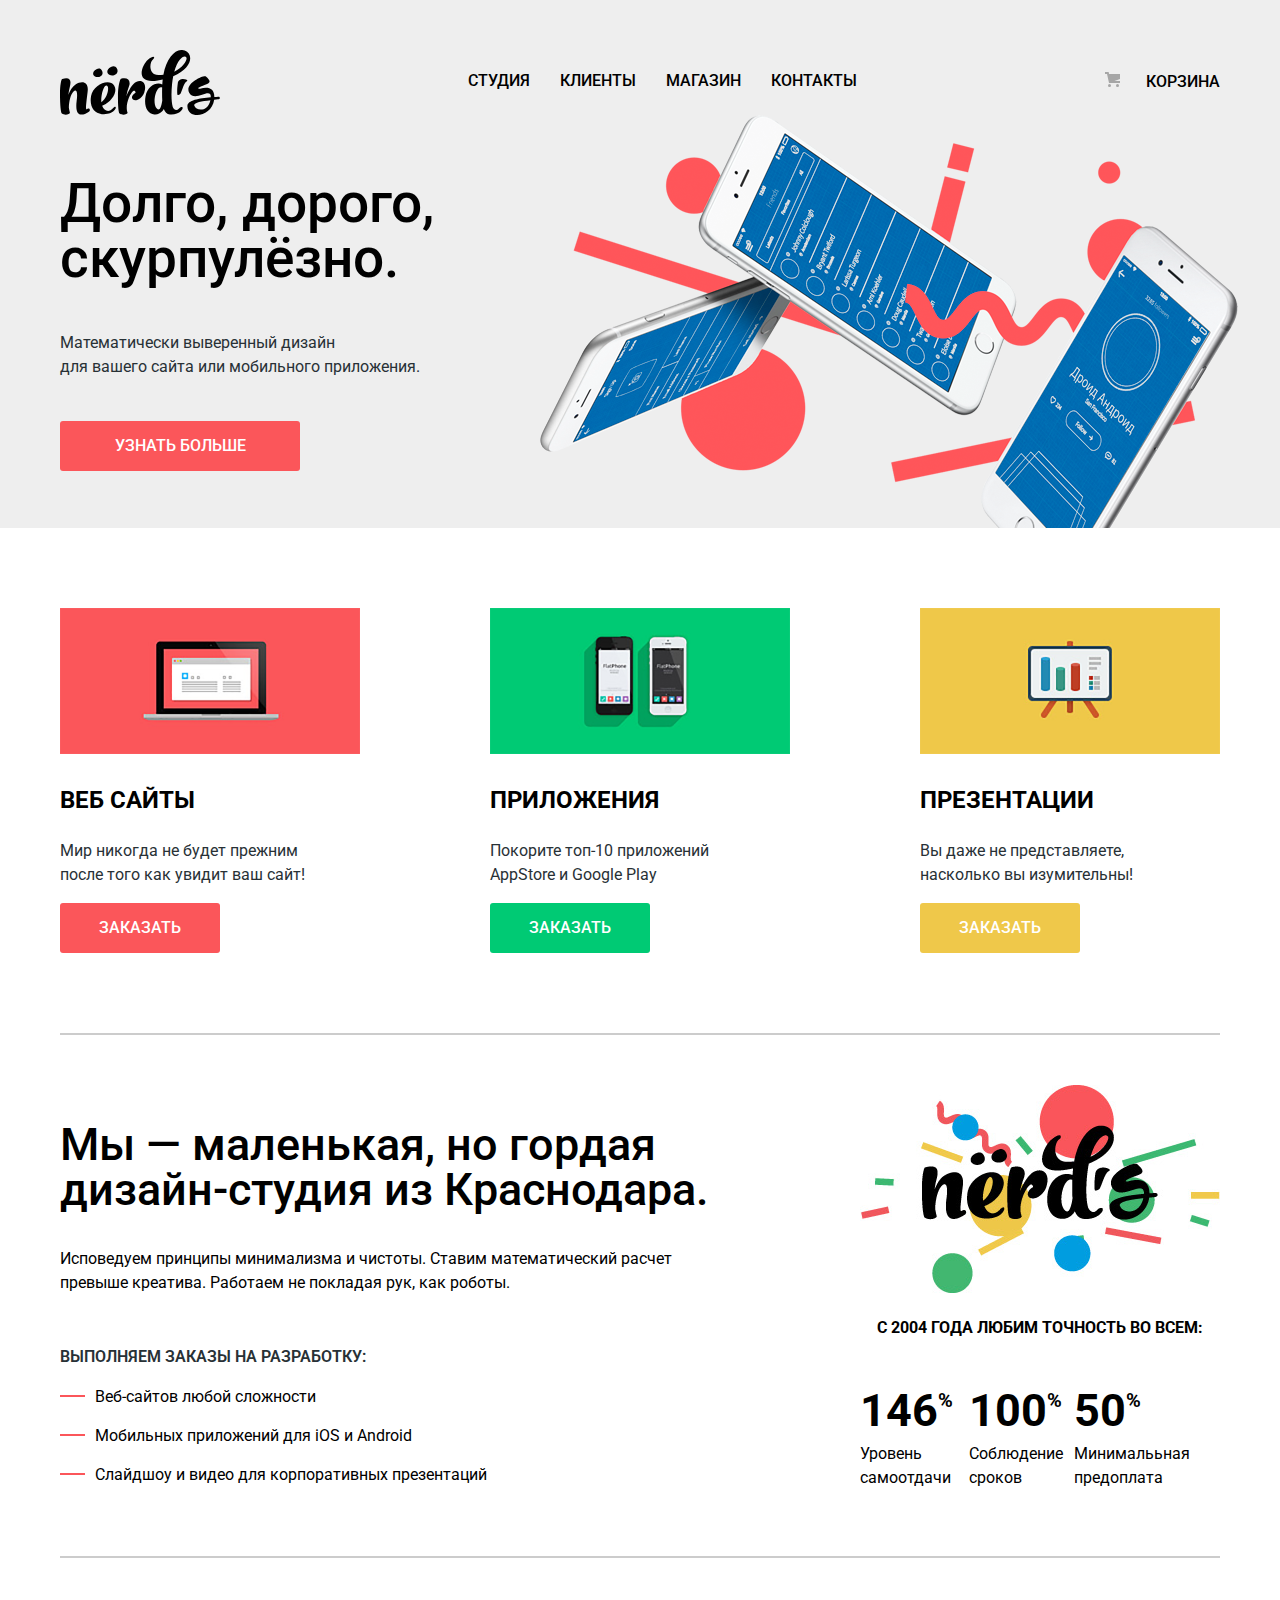
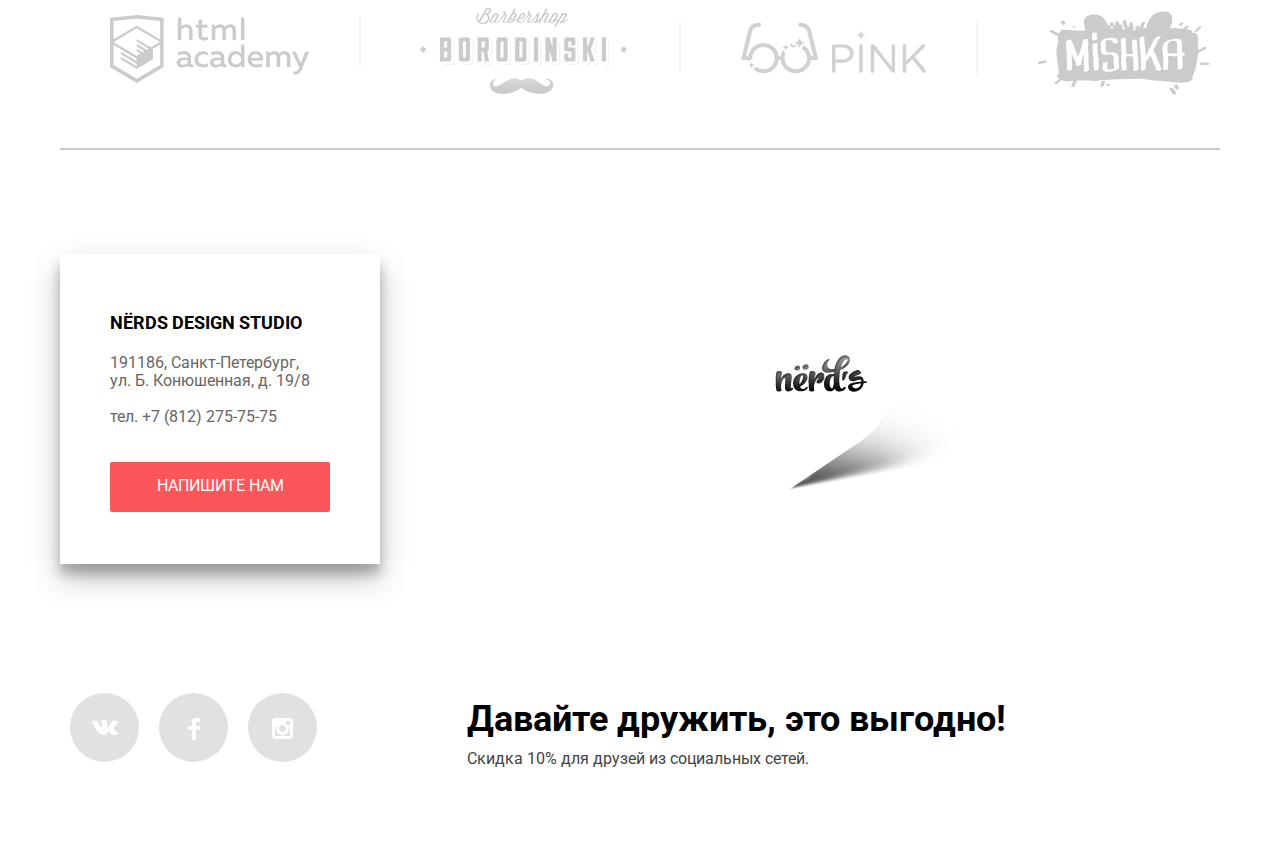
==== index.html @ b31c4efd "homework8" ====
<!DOCTYPE html>
<html lang="ru">
  <head>
    <meta charset="utf-8">
    <meta name="yandex-verification" content="5b387f6c836e6d08" />
    <title>Дизайн студия: «Нёрдс»</title>
    <link href="https://fonts.googleapis.com/css?family=Roboto:400,500,700&display=swap&subset=cyrillic" rel="stylesheet">
    <link href="css/normalize.css" rel="stylesheet">
    <link href="css/style.css" rel="stylesheet">
  </head>
  <body>
  <header class="main-header">
    <nav class="main-navigation container">
      <a class="main-header-logo">
        <img src="img/nerds-logo.svg" alt="Логотип Нёрдс" width="160" height="65">
      </a>
      <ul class="site-navigation">
        <li><a href="#">Студия</a></li>
        <li><a href="#">Клиенты</a></li>
        <li><a href="catalog.html">Магазин</a></li>
        <li><a href="#">Контакты</a></li>
      </ul>
        <div class="cart">
          <div class="cart-img">
            <img src="img/cart-icon.svg" alt="Корзина" width="15" height="15">
          </div>
          <div>
            <a href="#">Корзина</a>
          </div>
        </div>
    </nav>
    <section class="header-slider container">
      <div class="slider-text">
        <h2>Долго, дорого,<br>
          скурпулёзно.</h2>
        <p>Математически выверенный дизайн<br>
          для вашего сайта или мобильного приложения.
        </p>
        <a class="catalog-sites-offer offer-bottom" href="#">Узнать больше</a>
      </div>
      <div class="slider">
        <img src="img/slide-picture.png" alt="Дроид_шоп_слайдер" width="698" height="413">
      </div>
    </section>
  </header>
  <main class="container">
    <h1 class="visually-hidden">Дизайн студия: «Нёрдс»</h1>
    <section class="catalog">
      <h2 class="visually-hidden">Каталог</h2>
      <div class="catalog-sites">
        <a href="#">
        <img src="img/web.png" alt="Веб сайты" width="300" height="146">
        </a>
        <h3>Веб сайты</h3>
        <p>Мир никогда не будет прежним<br>
        после того как увидит ваш сайт!
        </p>
        <a class="catalog-sites-offer offer-bottom" href="#">Заказать</a>
      </div>
      <div class="catalog-apps">
        <a href="#">
          <img src="img/app.png" alt="Приложения" width="300" height="146">
        </a>
        <h3>Приложения</h3>
        <p>Покорите топ-10 приложений<br>
          AppStore и Google Play
        </p>
        <a class="catalog-apps-offer offer-bottom" href="#">Заказать</a>
      </div>
      <div class="catalog-pres">
        <a href="#">
          <img src="img/pres.png" alt="Презентации" width="300" height="146">
        </a>
        <h3>Презентации</h3>
        <p>Вы даже не представляете,<br>
          насколько вы изумительны!
        </p>
        <a class="catalog-pres-offer offer-bottom" href="#">Заказать</a>
      </div>
    </section>
    <div class="line">
    </div>
    <section class="about-us">
      <div class="about-us-text">
          <h2>Мы — маленькая, но гордая
            дизайн-студия из Краснодара.</h2>
        <p>Исповедуем принципы минимализма и чистоты. Ставим математический расчет <br>
          превыше креатива. Работаем не покладая рук, как роботы.</p>
        <div class="about-us-text-adv">
          <h3>выполняем заказы на разработку:</h3>
           <ul>
             <li>Веб-сайтов любой сложности</li>
             <li>Мобильных приложений для iOS и Android</li>
             <li>Слайдшоу и видео для корпоративных презентаций</li>
           </ul>
        </div>
      </div>
      <div class="about-us-logo">
        <img src="img/nerds-picture.png" alt="nerds" width="360px" height="208px">
        <div class="about-us-stats">
          <h3>с 2004 года Любим точность во всем:</h3>
         <ul>
           <li><h4>146<span class="percent">%</span></h4>Уровень самоотдачи</li>
           <li><h4>100<span class="percent">%</span></h4>Соблюдение сроков</li>
           <li><h4>50<span class="percent">%</span></h4>Минималььная предоплата</li>
         </ul>
        </div>
      </div>
    </section>
    <section class="partners">
      <ul>
        <li class="first"><a href="https://htmlacademy.ru"><img src="img/htmlacdemy-logo.png" alt="htmlacademy" width="199" height="68"></a></li>
        <li class="second"><img src="img/borodinsli-logo.png" alt="borodinski" width="209" height="90"></li>
        <li class="third"><img src="img/pink-logo.png" alt="pink" width="185" height="52"></li>
        <li><img src="img/mishka-logo.png" alt="mishka" width="173" height="84"></li>
      </ul>
    </section>
    <section class="map">
      <iframe src="https://www.google.com/maps/embed?pb=!1m18!1m12!1m3!1d1998.6037872533168!2d30.320858716783576!3d59.93871648187632!2m3!1f0!2f0!3f0!3m2!1i1024!2i768!4f13.1!3m3!1m2!1s0x4696310fca145cc1%3A0x42b32648d8238007!2z0JHQvtC70YzRiNCw0Y8g0JrQvtC90Y7RiNC10L3QvdCw0Y8g0YPQuy4sIDE5LzgsINCh0LDQvdC60YIt0J_QtdGC0LXRgNCx0YPRgNCzLCAxOTExODY!5e0!3m2!1sru!2sru!4v1571429427677!5m2!1sru!2sru" width="1440" height="416" frameborder="0" style="border:0;" allowfullscreen=""></iframe>
      <div class="address">
        <div class="address-container">
        <h2>NЁRDS DESIGN STUDIO</h2>
        <p>191186, Санкт-Петербург, <br>
          ул. Б. Конюшенная, д. 19/8 <br>
          <br>
          тел. +7 (812) 275-75-75
        </p>
        <a href="#">Напишите нам</a>
        </div>
      </div>
      <img class="map-marker" src="img/map-marker-png.png" alt="map-marker" width="231" height="190">
    </section>
  </main>
  <!-- Форма отправки -->
  <section class="visually-hidden form-offer">
    <div class="form-container">
      <div class="form-header"><h2>Напишите нам</h2>
        <a href="#"><img class="cross" src="img/close-cross.svg" alt="Закрыть форму" width="21" height="21"></a>
      </div>
      <form method="post" action="#">
        <div class="name-email">
          <div class="user-name">
            <label for="user-name">Ваше имя:</label>
            <input id="user-name" type="text"
                   name="name" placeholder="Имя Фамилия">
          </div>
          <div class="user-email">
            <label for="user-email">Ваш e-mail:</label>
            <input id="user-email" type="email"
                   name="email" placeholder="email@example.com">
          </div>
        </div>
        <div class="form-text">
          <label for="user-text">Текст письма:</label>
          <textarea name="text" id="user-text" cols="70" rows="40" placeholder="В свободной форме"></textarea>
        </div>
        <button type="submit">Отправить</button>
      </form>
    </div>
  </section>
    <footer class="main-footer">
    <div class="container">
    <ul class="footer-social">
      <li><a class="social-button" href="#"><img src="img/vk-icon.svg" alt="vk" width="26" height="15"></a></li>
      <li><a class="social-button" href="#"><img src="img/fb-icon.svg" alt="fb" width="12" height="22"></a></li>
      <li><a class="social-button" href="#"><img src="img/insta-icon.svg" alt="instagram" width="21" height="21"></a></li>
    </ul>
    <div class="footer-text">
      <p class="footer-friendship">Давайте дружить, это выгодно!</p>
     <p class="footer-discont">Скидка 10% для друзей из социальных сетей.</p>
   </div>
    </div>
  </footer>
  </body>
</html>
---- css/style.css ----
body {
  margin: 0;
  padding: 0;

  font-family: "Roboto", Arial, sans-serif;
  font-size: 16px;
  line-height: 1.5;
  font-weight: normal;
  color: #000000;

  background-color: #ffffff;
}

a {
  text-decoration: none;
  color: #000000;
}

.visually-hidden {
  display: none;
}

/* Главная. Шапка */

.main-header {
  background-color: #eeeeee;
}

.container {
  width: 1160px;
  margin: 0 auto;
  padding: 0 10px;
}

.main-navigation {
  display: flex;
  justify-content: space-between;
  text-transform: uppercase;
  line-height: 1.88;
  padding: 0px;
  padding-top: 50px;
  font-weight: 500;
}

.main-header-logo {
  width: 160px;
  height: 65px;
  margin: auto 0;
}

.site-navigation {
  display: flex;
  padding: 0;
}

.site-navigation li {
  padding: 0 15px;
}

.cart-img {
  margin-right: 26px;
}

.site-navigation li,
.filters ul,
.footer-social,
.about-us-text-adv ul,
.about-us-stats ul,
.partners ul,
.examples-header ul{
  list-style: none;
}

.cart {
  display: flex;
  margin: auto 0;
}

.main-navigation a:hover {
  color: #fb565a ;
}

.main-navigation a:active {
  color: rgba(0, 0, 0, 0.3)
}

.active-page{
  padding-bottom: 12px;
  border-bottom: 2px solid #fb565a;
}

.main-header-logo:active {
  opacity: 0.3;
}

.main-header-logo:hover {
  opacity: 0.3;
}

.header-slider {
  background-color: #eeeeee;
  display: flex;
  justify-content: space-between;
  height: 413px;
}

.slider {
  margin-right: 171px;
  height: 413px;
}

.slider-text {
  padding-top: 15px;
  margin-right: 100px;
}

.slider-text h2 {
  font-size: 55px;
  font-weight: 500;
  line-height: 1;
  width: 380px;
}

.slider-text p {
  font-size: 16px;
  font-weight: normal;
  line-height: 1.5;
  color: #283136;
}

.slider-text a {
  width: 240px;
  color: #ffffff;
  text-transform: uppercase;
  font-size: 16px;
  font-weight: 500;
  line-height: 1.13;
  margin-top: 42px;
}

.center {
  padding-top: 150px;
  margin: 0px;
}

.catalog {
  display: flex;
  justify-content: space-between;
  padding: 80px 0px  80px 0px;
}
.catalog-sites,
.catalog-apps,
.catalog-pres {
  width: 300px;
}

.main-catalog {
  display: flex;
  justify-content: space-between;
  padding-top: 40px;
  margin-bottom: 60px;
}

.catalog-h1 {
  height: 150px;
  font-size: 55px;
  font-weight: 500;
  line-height: 1;
  letter-spacing: normal;
  color: #000000;
  background-color: #eeeeee;
  padding: 0;
  padding-top: 100px;
  text-align: center;
  margin: 0px;
}

/* Главная. Каталог */
.catalog h3 {
  font-size: 24px;
  line-height: 1.25;
  font-weight: bold;
  text-transform: uppercase;
}

.catalog p {
  font-size: 16px;
  color: #283136;
}

.catalog a {
  line-height: 1.13;
  color: white;
  font-weight: 500;
  text-transform: uppercase;
}
/*Задаю бэкгрануд и состояния кнопкам «Заказать» на главной*/
.offer-bottom {
  display: block;
  border-radius: 3px;
  text-align: center;
  width: 160px;
  padding-top: 16px;
  padding-bottom: 16px;
}

.catalog-sites-offer {
  background-color: #fb565a;
}

.catalog-sites-offer:hover {
  background-color: #e74246;
}

.catalog-sites-offer:active {
  background-color: #d7373b;
  color: rgba(255, 255, 255, 0.3);
  box-shadow: inset 0px 3px 0 0 rgba(0, 1, 1, 0.1);
}

.catalog-apps-offer {
  background-color: #00ca74;
}

.catalog-apps-offer:hover {
  background-color: #00bc6c;
}

.catalog-apps-offer:active {
  background-color: #00aa62;
  color: rgba(255, 255, 255, 0.3);
  box-shadow: inset 0px 3px 0 0 rgba(0, 1, 1, 0.1);
}

.catalog-pres-offer {
  background-color: #efc84a;
}

.catalog-pres-offer:hover {
  background-color: #eab534;
}

.catalog-pres-offer:active {
  background-color: #e5a722;
  color: rgba(255, 255, 255, 0.3);
  box-shadow: inset 0px 3px 0 0 rgba(0, 1, 1, 0.1);
}
/* Блок о нас */
.about-us {
  display: flex;
  justify-content: space-between;
}

.line {
  width: 1160px;
  height: 2px;
  background-color: black;
  opacity: 0.2;
  margin-bottom: 50px;
}

.about-us-text {
  margin-right: 150px;
}

.about-us-text h2 {
  width: 650px;
  height: 87px;
  font-size: 45px;
  font-weight: 500;
  font-stretch: normal;
  line-height: 1;
}

.about-us-text p {
  font-size: 16px;
  font-weight: normal;
  line-height: 1.5;
}

.about-us-text h3 {
  text-transform: uppercase;
  font-size: 16px;
  font-weight: 600;
  line-height: 24px;
  letter-spacing: normal;
  text-align: left;
  color: #283136;
}

.about-us-stats h3 {
  text-transform: uppercase;
  font-size: 16px;
  font-weight: bold;
  line-height: 1.5;
  text-align: center;
}

.about-us-stats ul {
  display: flex;
  padding: 0;
  position: relative;
}

.percent {
  position: absolute;
  top: 42px;
}

.about-us-stats h4 {
  font-size: 45px;
  font-weight: bold;
  line-height: 0.22;
  margin: 50px 26px 26px 0px;
}

.about-us-stats h4 span {
  font-size: 20px;
}

.about-us-stats p {
  font-size: 16px;
  font-weight: normal;
  line-height: 1.13;
  color: #283136;
}

.about-us-text-adv h3 {
  margin-top: 50px;
}

.about-us-text-adv ul {
  padding: 0;
}

.about-us-text-adv li {
  margin-top: 15px;
  display: flex;
}

.about-us-text-adv li::before {
  content: "";
  display: block;
  margin-top: 10px;
  margin-right: 10px;
  width: 25px;
  height: 2px;
  background-color: #fb565a;
}
/* Блок с логотипами партёров */
.partners ul {
  display: flex;
  justify-content: space-between;
  align-items: center;
}

.partners li {
  margin-right: 10px;
  margin-left: 10px;
  display: flex;
  opacity: 0.2;
}

.partners::before {
  content: "";
  display: block;
  width: 1160px;
  height: 2px;
  background-color: black;
  opacity: 0.2;
  margin-bottom: 50px;
  margin-top: 50px;
}

.partners::after {
  content: "";
  display: block;
  width: 1160px;
  height: 2px;
  background-color: black;
  opacity: 0.2;
  margin-bottom: 50px;
  margin-top: 50px;
}

.first::after {
  content: "";
  display: block;
  width: 2px;
  height: 52px;
  background-color: black;
  opacity: 0.2;
  margin-left: 50px;
}
.second::after {
  content: "";
  display: block;
  width: 2px;
  height: 52px;
  background-color: black;
  opacity: 0.2;
  margin-left: 50px;
  margin-top: 12px;
}

.third::after {
  content: "";
  display: block;
  width: 2px;
  height: 52px;
  background-color: black;
  opacity: 0.2;
  margin-left: 50px;
  margin-bottom: 10px;
}

.partners li:hover {
  opacity: 1;
}

partners li:active {
  opacity: 0.1;
}


/* Карта */
.map {
  margin-left: -140px!important;
  position: relative;
}

.address {
  position: absolute;
  top: 54px;
  left: 140px;
  background-color: white;
  width: 320px;
  height: 310px;
  box-shadow: 0 14px 28px rgba(0,0,0,0.25), 0 10px 10px rgba(0,0,0,0.22)
}

.address-container {
  width: 220px;
  margin: 0 auto;
  padding-top: 54px;
}


.address h2 {
  font-size: 18px;
  font-weight: bold;
  line-height: 1.67;
  text-align: left;
  margin: 0;
}

.address p {
  font-size: 16px;
  font-weight: normal;
  line-height: 1.13;
  color: #666666;
  text-align: left;

}

.address a {
  height: 38px;
  background-color: #fb565a;
  display: block;
  border-radius: 2px;
  text-align: center;
  padding-top: 12px;
  margin: 0 auto;
  margin-top: 36px;
  color: white;
  text-transform: uppercase;
}

.map-marker {
  display: block;
  position: absolute;
  top: 100px;
  left: 820px;
}


/* Фильтры в каталоге */
.fieldset {
  border: none;
  margin: 25px 0px 25px 0px;
  padding: 0px;
}
.button-filters{
  margin-top: 25px;
}


.input-display-none {
  display: none;
}

.label {
  display: flex;
  margin-top: 10px;
  margin-bottom: 10px;
}

.label-text {
  margin-left: 10px;
  padding-top: 4px;
}

.input + .label .img-on {
  display: none;
}

.input + .label .img-off {
  display: block;
}

.input:checked + .label .img-on {
  display: block;
}

.input:checked + .label .img-off {
  display: none;
}

.label-img {
  opacity: 0.4;
}

.filters legend {
  font-size: 18px;
  font-weight: bold;
  line-height: 1.67;
  text-transform: uppercase;
}

.filters input {
  line-height: 1.25;
  color: #4d4d4d;
  opacity: 0.4;
}

.filters label {
  line-height: 1.25;
  color: #283136;
}

.price {
  margin-bottom: 36px;
  position: relative;
}

.price fieldset {
  margin-bottom: 56px;
}

.begunok {
  height: 81px;
  background-color: #eeeeee;
  border-radius: 5px;
}

.min-price {
  margin-right: 25px;
}

.price-strip {
  width: 219px;
  height: 2px;
  background-color: #d7dcde;
  position: absolute;
  top: 126px;
  left: 20px;
}

.left-price {
  position: absolute;
  top: 117px;
  left: 20px;
}

.right-price {
  position: absolute;
  top: 117px;
  left: 166px;
}

.price-strip-fill {
  width: 152px;
  height: 2px;
  background-color: #00bc6c;
  position: absolute;
  top: 126px;
  left: 20px;
}

.min-max-price {
  display: flex;
  width: 260px;
  margin-top: 12px;
  justify-content: space-around;
}

.min-max-price input {
  width: 60px;
  height: 38px;
  background-color: #eeeeee;
  border-radius: 5px;
  padding-left: 10px;
  margin-left: 10px;
}

.min-price,
.max-price {
  width: 130px;
}

.filter-selection {
  padding: 0px;
  margin: 0px;
}

.filters button {
  background-color: #eeeeee;
  font-weight: 500;
  line-height: 1.13;
  width: 260px;
  height: 50px;
  border-radius: 5px;
}

.filters button:hover {
  background-color: #dfdfdf;
}

.filters button:active {
  background-color: #d5d5d5;
  box-shadow: inset 0px 3px 0 0 rgba(0, 1, 1, 0.1);
  color: rgba(0, 0, 0, 0.3);
}
/* Стили примеров работ */
.examples-header {
  margin-bottom: 10px;
  text-transform: uppercase;
  display: flex;
  justify-content: space-between;
  margin-bottom: 50px;
}

.examples {
  display: flex;
  flex-wrap: wrap;
  justify-content: space-between;
  width: 760px;
}

.examples-header span {
  font-size: 18px;
  font-weight: bold;
  line-height: 1;
  margin-top: 25px;
}

.examples-header ul {
  display: flex;
  margin-top: 24px;
  margin-left: 212px;
}

.examples-header li {
  font-size: 14px;
  font-weight: normal;
  line-height: 1.29;
  color: black;
  opacity: 0.3;
  margin-right: 26px;
}

.examples-header-icons {
  margin-top: 20px;
}

.examples-header-icons img {
  opacity: 0.3;
}

.icon-down {
  margin-right: 18px;
}

.examples-header li:hover,
.examples-header-icons img:hover{
  opacity: 0.6;
}

.examples-header li:active,
.examples-header-icons img:active{
  opacity: 1;
}


.mini-header {
  opacity: 0.12;
  height: 40px;
  border: none;
}

.card:hover .mini-header{
  opacity: 1;
}

.examples-offer-bottom {
  display: block;
  border-radius: 2px;
  text-align: center;
  width: 200px;
  padding-top: 13px;
  padding-bottom: 13px;
  background-color: #fb565a;
  color: #ffffff;
  margin: 30px auto 0px auto;
}

.examples-popup {
  width: 360px;
  height: 231px;
  background-color: #eeeeee;
  padding-top: 35px;
  position: absolute;
  top: 350px;
  display: none;
}

.examples-popup .examples-h3 {
  display: block;
  text-transform: uppercase;
  text-align: center;
  line-height: 1.67;
  font-weight: bold;
  width: 82px;
  margin: 0 auto;
}

.examples-popup p {
  text-align: center;
  color: #666666;
  font-size: 16px;
  font-weight: normal;
  font-style: normal;
  font-stretch: normal;
  line-height: 1.13;
}

.examples-popup .examples-h3:hover {
  color: #fb565a;
}

.examples-popup .examples-h3:active {
  color: rgba(0, 0, 0, 0.3);
}

.examples-offer-bottom:hover {
  background-color: #e74246;
}

.examples-offer-bottom:active {
  box-shadow: inset 0px 3px 0 0 rgba(0, 1, 1, 0.1);
  background-color: #d7373b;
}

.card:hover .examples-popup {
  display: block;
}

.card {
  width: 360px;
  padding-bottom: 33px;
  position: relative;
}

.pagination {
  display: flex;
  justify-content: space-between;
  width: 440px;
}

.page1,
.page2,
.page3 {
  width: 50px;
  height: 34px;
  background-color: #eeeeee;
  font-size: 16px;
  font-weight: 500;
  line-height: 1.13;
  text-align: center;
  padding-top: 16px;
  border-radius: 2px;
}

.next-page {
  width: 260px;
  height: 34px;
  background-color: #eeeeee;
  font-size: 16px;
  font-weight: 500;
  line-height: 1.13;
  text-align: center;
  padding-top: 16px;
  border-radius: 2px;
}

.active-page1 {
  height: 30px;
  padding-top: 14px;
  border: solid 3px #dbdbdb;
  background-color: white;
  border-radius: 2px;
}

.page1:hover,
.page2:hover,
.page3:hover,
.next-page:hover {
  background-color: #dfdfdf;
}

.page1:active,
.page2:active,
.page3:active,
.next-page:active {
  box-shadow: inset 0px 3px 0 0 rgba(0, 1, 1, 0.1);
  background-color: #d5d5d5;
  color: rgba(0, 0, 0, 0.3);
}



/* Стили формы заказа */
.form-offer {
  width: 960px;
  box-shadow: 0px 20px 40px 0 rgba(0, 1, 1, 0.75);
  margin: auto;
  margin-bottom: 50px;
}

.form-container {
  padding: 73px 100px 84px 100px;
}

.form-header {
  display: flex;
  justify-content: space-between;
  align-items: center;
}

.name-email {
  display: flex;
  margin-bottom: 36px;
}

.name-email label {
  display: inline-block;
  margin-bottom: 12px;
}

.name-email input {
  display: inline-block;
  margin-bottom: 12px;
}

.user-email {
  margin-left: 40px;
}

.form-text label{
  display: block;
}

.form-text textarea {
  width: 740px;
  height: 118px;
  border: solid 2px #d7dcde;
  padding-left: 16px;
  padding-top: 14px;
}

.form-text label {
  display: inline-block;
  margin-bottom: 12px;
}


.form-offer h2 {
  font-size: 45px;
  font-weight: 500;
  line-height: 1;
}

.form-offer label {
  font-weight: bold;
  line-height: 1.13;
}

.form-offer button {
  background-color: #fb565a;
  font-weight: 500;
  line-height: 1.13;
  width: 260px;
  height: 50px;
  color: #ffffff;
  text-transform: uppercase;
  margin-top: 47px;
  border: none;
}

.form-offer button:hover {
  background-color: #e74246;
}

.form-offer button:active {
  box-shadow: inset 0px 3px 0 0 rgba(0, 1, 1, 0.1);
  background-color: #d7373b;
  color: rgba(255, 255, 255, 0.3);
}


.form-offer input {
  width: 340px;
  height: 50px;
  border: solid 2px #d7dcde;
  padding-left: 16px;
}

.form-offer input:hover {
  border: solid 2px #b4b9bb;
}

.form-offer input:focus {
  border: solid 2px #000000;
}

.cross {
  opacity: 0.3;
}

.cross:hover {
  opacity: 1;
}

.cross:active {
  opacity: 0.1;
}

/* Стили футура */
.main-footer {
  background-color: white;
  height: 217px;
}

.social-button {
  display: block;
  text-align: center;
  padding-top: 25px;
}


footer li:hover {
  background-color: #e74246;
}

footer li:active {
  background-color: #d7373b;
  box-shadow: inset 0px 3px 0 0 rgba(0, 1, 1, 0.1);
}

footer li:active .social-button {
  opacity: 0.3;
}

.footer-social {
  display: flex;
  padding: 0px;
  margin: 70px 140px 0px 0px;
}

footer li {
  display: block;
  width: 69px;
  height: 69px;
  background-color: #e1e1e1;
  margin: 0 10px;
  border-radius: 50%;
}

.footer-friendship {
  width: 600px;
  font-size: 36px;
  height: 35px;
  line-height: 1;
  font-weight: bold;
  margin-top: 78px;
  margin-bottom: 0px;
}

.footer-discont {
  margin-top: 12px;
}

.footer-discont {
  line-height: 1.38;
  color: #444444;
  margin-bottom: 76px;
}

footer .container {
  display: flex;
}
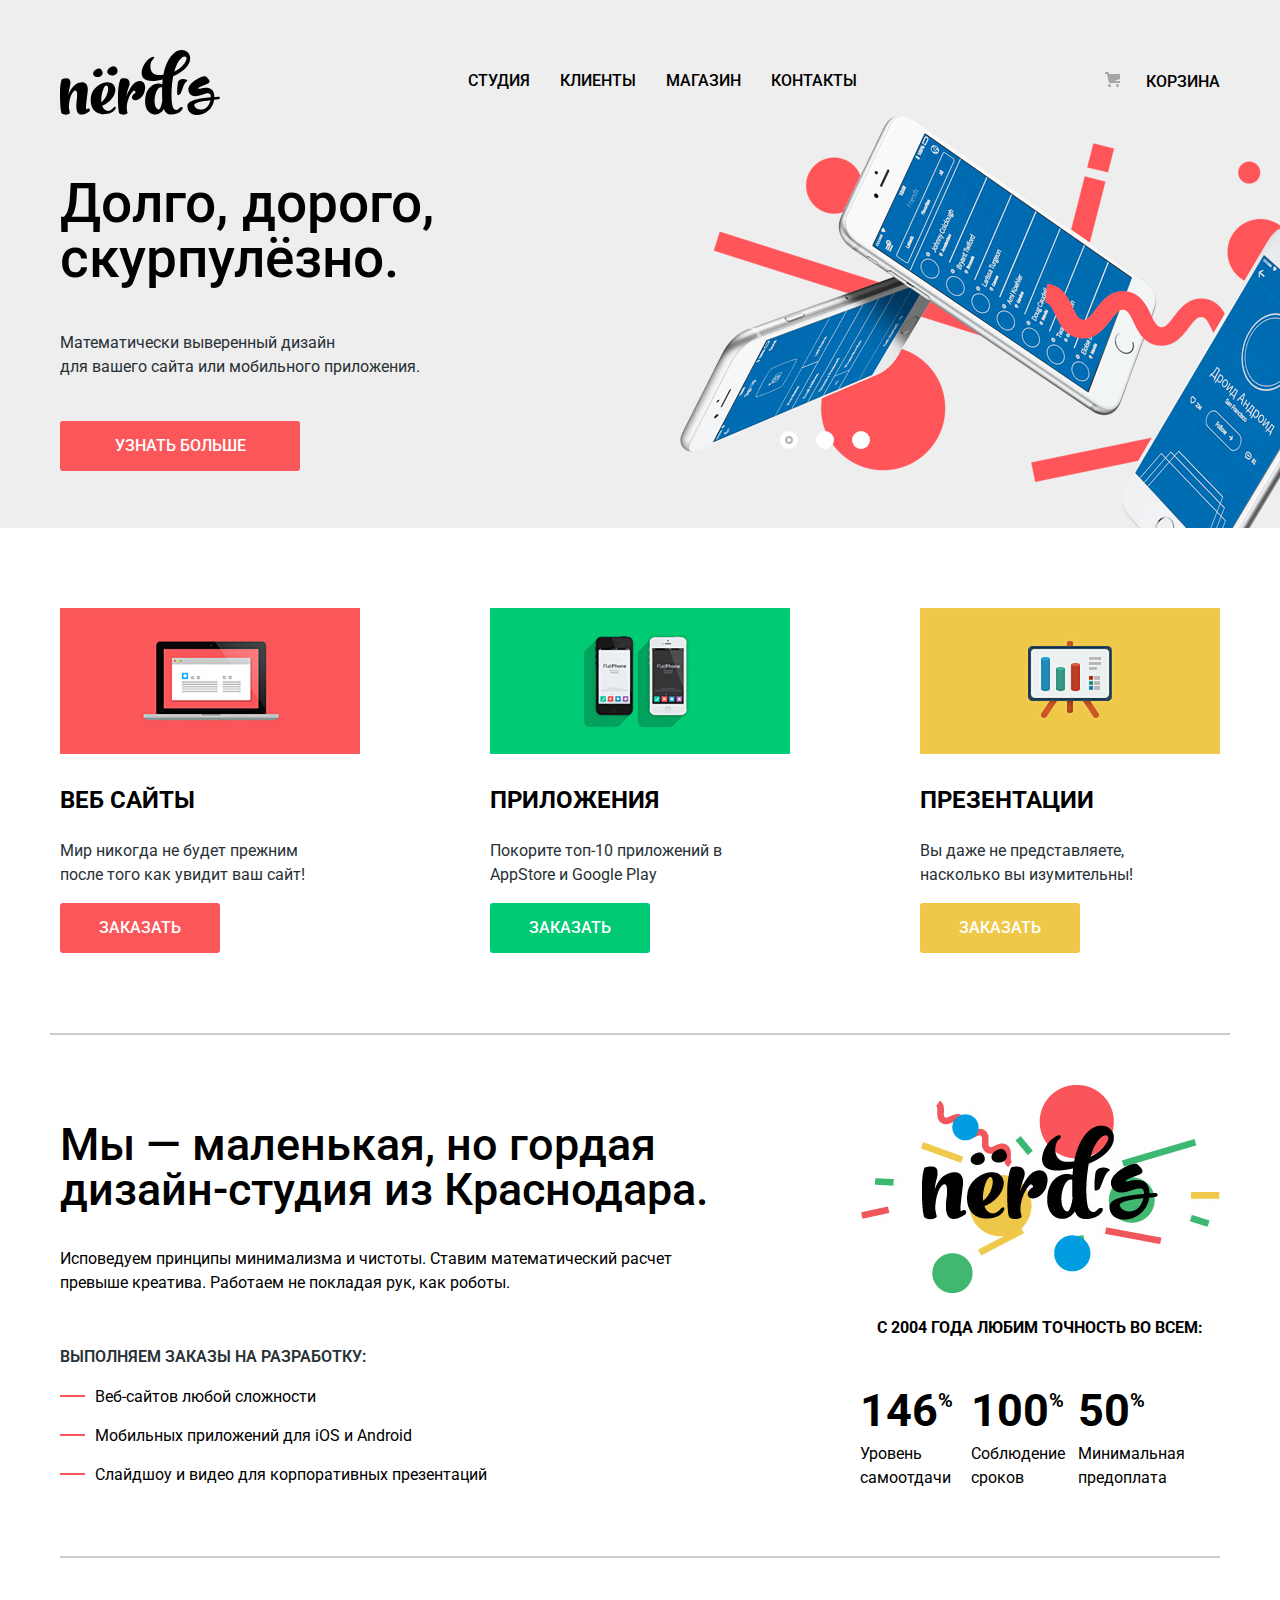
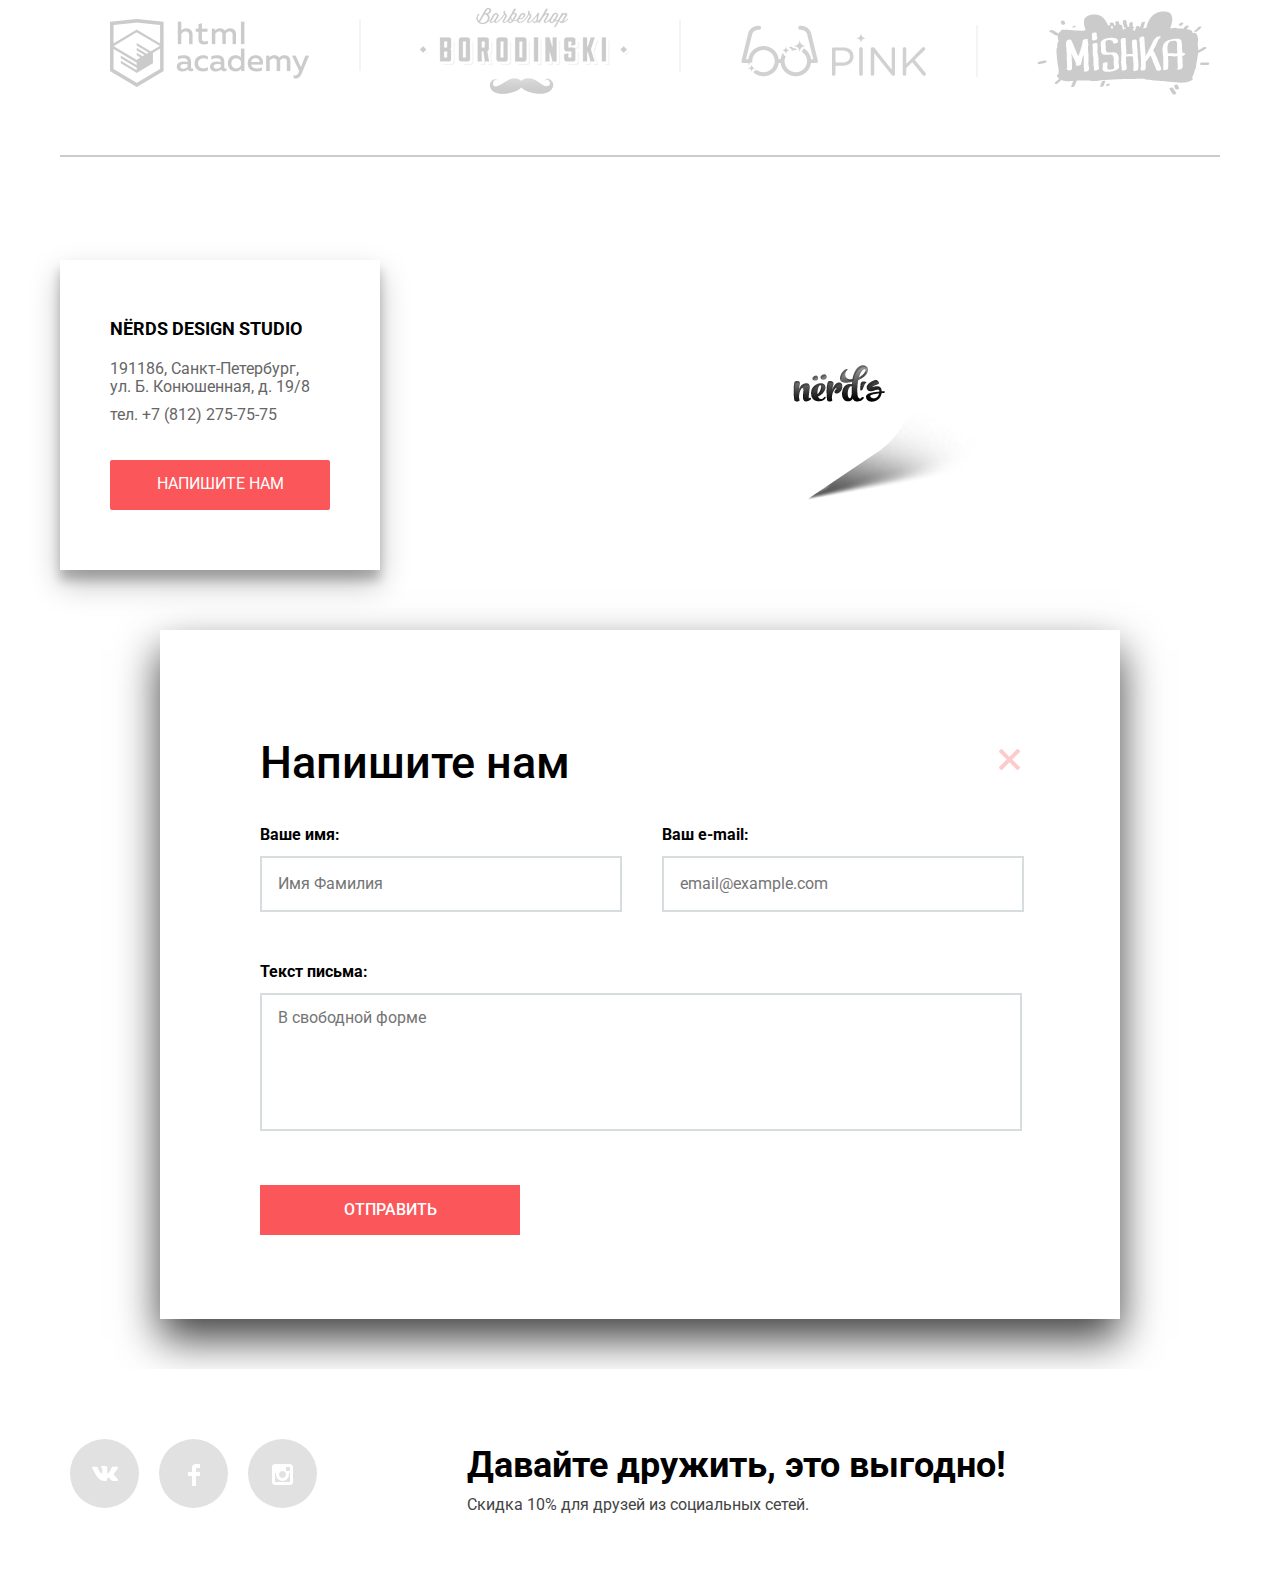
==== commit 473f7ec1: "правки по ревью" ====
--- a/index.html
+++ b/index.html
@@ -29,31 +29,75 @@
           </div>
         </div>
     </nav>
+<!--   Слайдеры-->
     <section class="header-slider container">
       <div class="slider-text">
-        <h2>Долго, дорого,<br>
-          скурпулёзно.</h2>
-        <p>Математически выверенный дизайн<br>
-          для вашего сайта или мобильного приложения.
+        <h2>Долго, дорого, скурпулёзно.</h2>
+        <p>Математически выверенный дизайн для&nbspвашего&nbspсайта или мобильного приложения.
         </p>
         <a class="catalog-sites-offer offer-bottom" href="#">Узнать больше</a>
       </div>
       <div class="slider">
         <img src="img/slide-picture.png" alt="Дроид_шоп_слайдер" width="698" height="413">
+        <div class="slider-buttons">
+          <ul>
+            <li class="slider-button"><img src="img/active-button.svg" alt="active-slider" class="active-slider"></li>
+            <li class="slider-button"></li>
+            <li class="slider-button"></li>
+          </ul>
+        </div>
+      </div>
+    </section>
+    <!--   Скрытый второй слайдер-->
+    <section class="visually-hidden header-slider container">
+      <div class="slider-text">
+        <h2>Любим математику как никто другой</h2>
+        <p>Никакого креатива, только математические формулы для расчета идеальных пропорций.
+        </p>
+        <a class="catalog-sites-offer offer-bottom" href="#">Узнать больше</a>
+      </div>
+      <div class="slider">
+        <img src="img/slide-picture2.png" alt="Дроид_шоп_слайдер" width="698" height="413">
+        <div class="slider-buttons">
+          <ul>
+            <li class="slider-button"></li>
+            <li class="slider-button"><img src="img/active-button.svg" alt="active-slider" class="active-slider"></li>
+            <li class="slider-button"></li>
+          </ul>
+        </div>
+      </div>
+    </section>
+    <!--   Скрытый тертий слайдер-->
+    <section class="visually-hidden header-slider container">
+      <div class="slider-text">
+        <h2>Только ночь, только хардкор</h2>
+        <p>Работать днем, как все? Мы против этого. Ближе&nbspк&nbspполуночи работа только начинается.
+        </p>
+        <a class="catalog-sites-offer offer-bottom" href="#">Узнать больше</a>
+      </div>
+      <div class="slider">
+        <img src="img/slide-picture3.png" alt="Дроид_шоп_слайдер" width="698" height="413">
+        <div class="slider-buttons">
+          <ul>
+            <li class="slider-button"></li>
+            <li class="slider-button"></li>
+            <li class="slider-button"><img src="img/active-button.svg" alt="active-slider" class="active-slider"></li>
+          </ul>
+        </div>
       </div>
     </section>
   </header>
-  <main class="container">
+  <main class="main">
     <h1 class="visually-hidden">Дизайн студия: «Нёрдс»</h1>
-    <section class="catalog">
+    <!--   Блок каталог на главной-->
+    <section class="catalog container">
       <h2 class="visually-hidden">Каталог</h2>
       <div class="catalog-sites">
         <a href="#">
         <img src="img/web.png" alt="Веб сайты" width="300" height="146">
         </a>
         <h3>Веб сайты</h3>
-        <p>Мир никогда не будет прежним<br>
-        после того как увидит ваш сайт!
+        <p>Мир никогда не будет прежним после того как увидит ваш сайт!
         </p>
         <a class="catalog-sites-offer offer-bottom" href="#">Заказать</a>
       </div>
@@ -62,8 +106,7 @@
           <img src="img/app.png" alt="Приложения" width="300" height="146">
         </a>
         <h3>Приложения</h3>
-        <p>Покорите топ-10 приложений<br>
-          AppStore и Google Play
+        <p>Покорите топ-10 приложений в AppStore и Google Play
         </p>
         <a class="catalog-apps-offer offer-bottom" href="#">Заказать</a>
       </div>
@@ -72,20 +115,18 @@
           <img src="img/pres.png" alt="Презентации" width="300" height="146">
         </a>
         <h3>Презентации</h3>
-        <p>Вы даже не представляете,<br>
-          насколько вы изумительны!
+        <p>Вы даже не представляете, насколько вы изумительны!
         </p>
         <a class="catalog-pres-offer offer-bottom" href="#">Заказать</a>
       </div>
     </section>
-    <div class="line">
-    </div>
-    <section class="about-us">
+    <div class="line container">
+    </div>
+    <section class="about-us container">
       <div class="about-us-text">
           <h2>Мы — маленькая, но гордая
             дизайн-студия из Краснодара.</h2>
-        <p>Исповедуем принципы минимализма и чистоты. Ставим математический расчет <br>
-          превыше креатива. Работаем не покладая рук, как роботы.</p>
+        <p>Исповедуем принципы минимализма и чистоты. Ставим математический расчет превыше креатива. Работаем не покладая рук, как роботы.</p>
         <div class="about-us-text-adv">
           <h3>выполняем заказы на разработку:</h3>
            <ul>
@@ -96,43 +137,46 @@
         </div>
       </div>
       <div class="about-us-logo">
-        <img src="img/nerds-picture.png" alt="nerds" width="360px" height="208px">
+        <img src="img/nerds-picture.png" alt="nerds" width="360" height="208">
         <div class="about-us-stats">
           <h3>с 2004 года Любим точность во всем:</h3>
          <ul>
            <li><h4>146<span class="percent">%</span></h4>Уровень самоотдачи</li>
            <li><h4>100<span class="percent">%</span></h4>Соблюдение сроков</li>
-           <li><h4>50<span class="percent">%</span></h4>Минималььная предоплата</li>
+           <li><h4>50<span class="percent">%</span></h4>Минимальная предоплата</li>
          </ul>
         </div>
       </div>
     </section>
-    <section class="partners">
+<!--   Блок с партнёрами-->
+    <section class="partners container">
       <ul>
-        <li class="first"><a href="https://htmlacademy.ru"><img src="img/htmlacdemy-logo.png" alt="htmlacademy" width="199" height="68"></a></li>
-        <li class="second"><img src="img/borodinsli-logo.png" alt="borodinski" width="209" height="90"></li>
-        <li class="third"><img src="img/pink-logo.png" alt="pink" width="185" height="52"></li>
-        <li><img src="img/mishka-logo.png" alt="mishka" width="173" height="84"></li>
+        <li class="first"><a href="https://htmlacademy.ru/intensive/htmlcss"><img src="img/htmlacdemy-logo.png" alt="htmlacademy" width="199" height="68"></a></li>
+        <li class="second"><a href="#"><img src="img/borodinsli-logo.png" alt="borodinski" width="209" height="90"></a></li>
+        <li class="third"><a href="#"><img src="img/pink-logo.png" alt="pink" width="185" height="52"></a></li>
+        <li><a href="#"><img src="img/mishka-logo.png" alt="mishka" width="173" height="84"></a></li>
       </ul>
     </section>
+<!--    Карта-->
     <section class="map">
-      <iframe src="https://www.google.com/maps/embed?pb=!1m18!1m12!1m3!1d1998.6037872533168!2d30.320858716783576!3d59.93871648187632!2m3!1f0!2f0!3f0!3m2!1i1024!2i768!4f13.1!3m3!1m2!1s0x4696310fca145cc1%3A0x42b32648d8238007!2z0JHQvtC70YzRiNCw0Y8g0JrQvtC90Y7RiNC10L3QvdCw0Y8g0YPQuy4sIDE5LzgsINCh0LDQvdC60YIt0J_QtdGC0LXRgNCx0YPRgNCzLCAxOTExODY!5e0!3m2!1sru!2sru!4v1571429427677!5m2!1sru!2sru" width="1440" height="416" frameborder="0" style="border:0;" allowfullscreen=""></iframe>
-      <div class="address">
-        <div class="address-container">
-        <h2>NЁRDS DESIGN STUDIO</h2>
+      <iframe src="https://www.google.com/maps/embed?pb=!1m18!1m12!1m3!1d1998.6037872533168!2d30.320858716783576!3d59.93871648187632!2m3!1f0!2f0!3f0!3m2!1i1024!2i768!4f13.1!3m3!1m2!1s0x4696310fca145cc1%3A0x42b32648d8238007!2z0JHQvtC70YzRiNCw0Y8g0JrQvtC90Y7RiNC10L3QvdCw0Y8g0YPQuy4sIDE5LzgsINCh0LDQvdC60YIt0J_QtdGC0LXRgNCx0YPRgNCzLCAxOTExODY!5e0!3m2!1sru!2sru!4v1571429427677!5m2!1sru!2sru" width="100%" height="416" style="border:0;" allowfullscreen=""></iframe>
+    </section>
+    <div class="inventory container">
+    <div class="address">
+      <div class="address-container">
+        <h2>nёrds design studio</h2>
         <p>191186, Санкт-Петербург, <br>
-          ул. Б. Конюшенная, д. 19/8 <br>
-          <br>
-          тел. +7 (812) 275-75-75
+          ул. Б. Конюшенная, д. 19/8
+          <span>тел. +7 (812) 275-75-75</span>
         </p>
         <a href="#">Напишите нам</a>
-        </div>
-      </div>
-      <img class="map-marker" src="img/map-marker-png.png" alt="map-marker" width="231" height="190">
-    </section>
+    </div>
+    </div>
+    <img class="map-marker" src="img/map-marker-png.png" alt="map-marker" width="231" height="190">
+    </div>
   </main>
   <!-- Форма отправки -->
-  <section class="visually-hidden form-offer">
+  <section class=" form-offer">
     <div class="form-container">
       <div class="form-header"><h2>Напишите нам</h2>
         <a href="#"><img class="cross" src="img/close-cross.svg" alt="Закрыть форму" width="21" height="21"></a>
--- a/css/style.css
+++ b/css/style.css
@@ -67,7 +67,10 @@
 .about-us-text-adv ul,
 .about-us-stats ul,
 .partners ul,
-.examples-header ul{
+.examples-header ul,
+.slider-buttons ul,
+.pagination,
+.examples {
   list-style: none;
 }
 
@@ -107,6 +110,7 @@
 .slider {
   margin-right: 171px;
   height: 413px;
+  position: relative;
 }
 
 .slider-text {
@@ -118,7 +122,7 @@
   font-size: 55px;
   font-weight: 500;
   line-height: 1;
-  width: 380px;
+  width: 520px;
 }
 
 .slider-text p {
@@ -126,6 +130,7 @@
   font-weight: normal;
   line-height: 1.5;
   color: #283136;
+  width: 410px;
 }
 
 .slider-text a {
@@ -136,6 +141,31 @@
   font-weight: 500;
   line-height: 1.13;
   margin-top: 42px;
+}
+
+.slider-buttons {
+  position: absolute;
+  left: 60px;
+  top: 300px;
+}
+
+.slider-buttons ul {
+  width: 90px;
+  display: flex;
+  justify-content: space-between;
+}
+
+.active-slider {
+  opacity: 0.3;
+}
+
+.slider-button {
+  width: 18px;
+  height: 18px;
+  background: white;
+  -moz-border-radius: 50px;
+  -webkit-border-radius: 50px;
+  border-radius: 50px;
 }
 
 .center {
@@ -152,6 +182,10 @@
 .catalog-apps,
 .catalog-pres {
   width: 300px;
+}
+
+.catalog p {
+  width: 250px;
 }
 
 .main-catalog {
@@ -276,6 +310,7 @@
   font-size: 16px;
   font-weight: normal;
   line-height: 1.5;
+  width: 616px
 }
 
 .about-us-text h3 {
@@ -418,22 +453,25 @@
   opacity: 1;
 }
 
-partners li:active {
+.partners li:active {
   opacity: 0.1;
 }
 
 
 /* Карта */
+.inventory {
+  position: relative;
+}
+
 .map {
-  margin-left: -140px!important;
+  width: 100%;
   position: relative;
 }
 
 .address {
   position: absolute;
-  top: 54px;
-  left: 140px;
   background-color: white;
+  bottom: 60px;
   width: 320px;
   height: 310px;
   box-shadow: 0 14px 28px rgba(0,0,0,0.25), 0 10px 10px rgba(0,0,0,0.22)
@@ -443,6 +481,11 @@
   width: 220px;
   margin: 0 auto;
   padding-top: 54px;
+}
+
+.address-container span {
+  display: inline-block;
+  margin-top: 10px;
 }
 
 
@@ -452,6 +495,7 @@
   line-height: 1.67;
   text-align: left;
   margin: 0;
+  text-transform: uppercase;
 }
 
 .address p {
@@ -476,11 +520,21 @@
   text-transform: uppercase;
 }
 
+.address a:hover {
+  background-color: #e74246;
+}
+
+.address a:active {
+  box-shadow: inset 0px 3px 0 0 rgba(0, 1, 1, 0.1);
+  background-color: #d7373b;
+  color: rgba(255, 255, 255, 0.3);
+}
+
 .map-marker {
   display: block;
   position: absolute;
-  top: 100px;
-  left: 820px;
+  bottom: 130px;
+  left: 60%;
 }
 
 
@@ -492,11 +546,7 @@
 }
 .button-filters{
   margin-top: 25px;
-}
-
-
-.input-display-none {
-  display: none;
+  text-transform: uppercase;
 }
 
 .label {
@@ -526,7 +576,7 @@
   display: none;
 }
 
-.label-img {
+.label-img  img{
   opacity: 0.4;
 }
 
@@ -537,12 +587,6 @@
   text-transform: uppercase;
 }
 
-.filters input {
-  line-height: 1.25;
-  color: #4d4d4d;
-  opacity: 0.4;
-}
-
 .filters label {
   line-height: 1.25;
   color: #283136;
@@ -557,7 +601,7 @@
   margin-bottom: 56px;
 }
 
-.begunok {
+.price-point {
   height: 81px;
   background-color: #eeeeee;
   border-radius: 5px;
@@ -565,6 +609,12 @@
 
 .min-price {
   margin-right: 25px;
+}
+
+.min-price input,
+.max-price input {
+  border: none;
+  color: black;
 }
 
 .price-strip {
@@ -616,11 +666,16 @@
 .min-price,
 .max-price {
   width: 130px;
+  text-transform: uppercase;
 }
 
 .filter-selection {
   padding: 0px;
   margin: 0px;
+}
+
+.filter-selection img:hover {
+  opacity: 1;
 }
 
 .filters button {
@@ -701,7 +756,6 @@
   opacity: 1;
 }
 
-
 .mini-header {
   opacity: 0.12;
   height: 40px;
@@ -721,7 +775,7 @@
   padding-bottom: 13px;
   background-color: #fb565a;
   color: #ffffff;
-  margin: 30px auto 0px auto;
+  margin: 30px auto 42px auto;
 }
 
 .examples-popup {
@@ -731,7 +785,15 @@
   padding-top: 35px;
   position: absolute;
   top: 350px;
-  display: none;
+}
+
+.examples-popup p {
+  display: inline-block;
+  text-align: center;
+  margin: 0px 65px 0px 65px;
+  max-width: 230px;
+  height: 36px;
+  overflow: hidden;
 }
 
 .examples-popup .examples-h3 {
@@ -741,7 +803,7 @@
   line-height: 1.67;
   font-weight: bold;
   width: 82px;
-  margin: 0 auto;
+  margin: 0 auto 25px auto;
 }
 
 .examples-popup p {
@@ -781,28 +843,18 @@
   position: relative;
 }
 
+/*Пагинация*/
+
 .pagination {
   display: flex;
   justify-content: space-between;
   width: 440px;
+  padding: 0;
 }
 
 .page1,
-.page2,
-.page3 {
+.page {
   width: 50px;
-  height: 34px;
-  background-color: #eeeeee;
-  font-size: 16px;
-  font-weight: 500;
-  line-height: 1.13;
-  text-align: center;
-  padding-top: 16px;
-  border-radius: 2px;
-}
-
-.next-page {
-  width: 260px;
   height: 34px;
   background-color: #eeeeee;
   font-size: 16px;
@@ -821,23 +873,30 @@
   border-radius: 2px;
 }
 
-.page1:hover,
-.page2:hover,
-.page3:hover,
+.next-page {
+  width: 260px;
+  height: 34px;
+  background-color: #eeeeee;
+  font-size: 16px;
+  font-weight: 500;
+  line-height: 1.13;
+  text-align: center;
+  padding-top: 16px;
+  border-radius: 2px;
+  text-transform: uppercase;
+}
+
+.page:hover,
 .next-page:hover {
   background-color: #dfdfdf;
 }
 
-.page1:active,
-.page2:active,
-.page3:active,
+.page:active,
 .next-page:active {
   box-shadow: inset 0px 3px 0 0 rgba(0, 1, 1, 0.1);
   background-color: #d5d5d5;
   color: rgba(0, 0, 0, 0.3);
 }
-
-
 
 /* Стили формы заказа */
 .form-offer {
@@ -886,6 +945,7 @@
   border: solid 2px #d7dcde;
   padding-left: 16px;
   padding-top: 14px;
+  resize: none;
 }
 
 .form-text label {
@@ -927,7 +987,6 @@
   color: rgba(255, 255, 255, 0.3);
 }
 
-
 .form-offer input {
   width: 340px;
   height: 50px;
@@ -935,11 +994,13 @@
   padding-left: 16px;
 }
 
-.form-offer input:hover {
+.form-offer input:hover,
+.form-text textarea:hover{
   border: solid 2px #b4b9bb;
 }
 
-.form-offer input:focus {
+.form-offer input:focus,
+.form-text textarea:focus{
   border: solid 2px #000000;
 }
 
@@ -1019,3 +1080,7 @@
 footer .container {
   display: flex;
 }
+
+.visually-hidden {
+  display: none;
+}
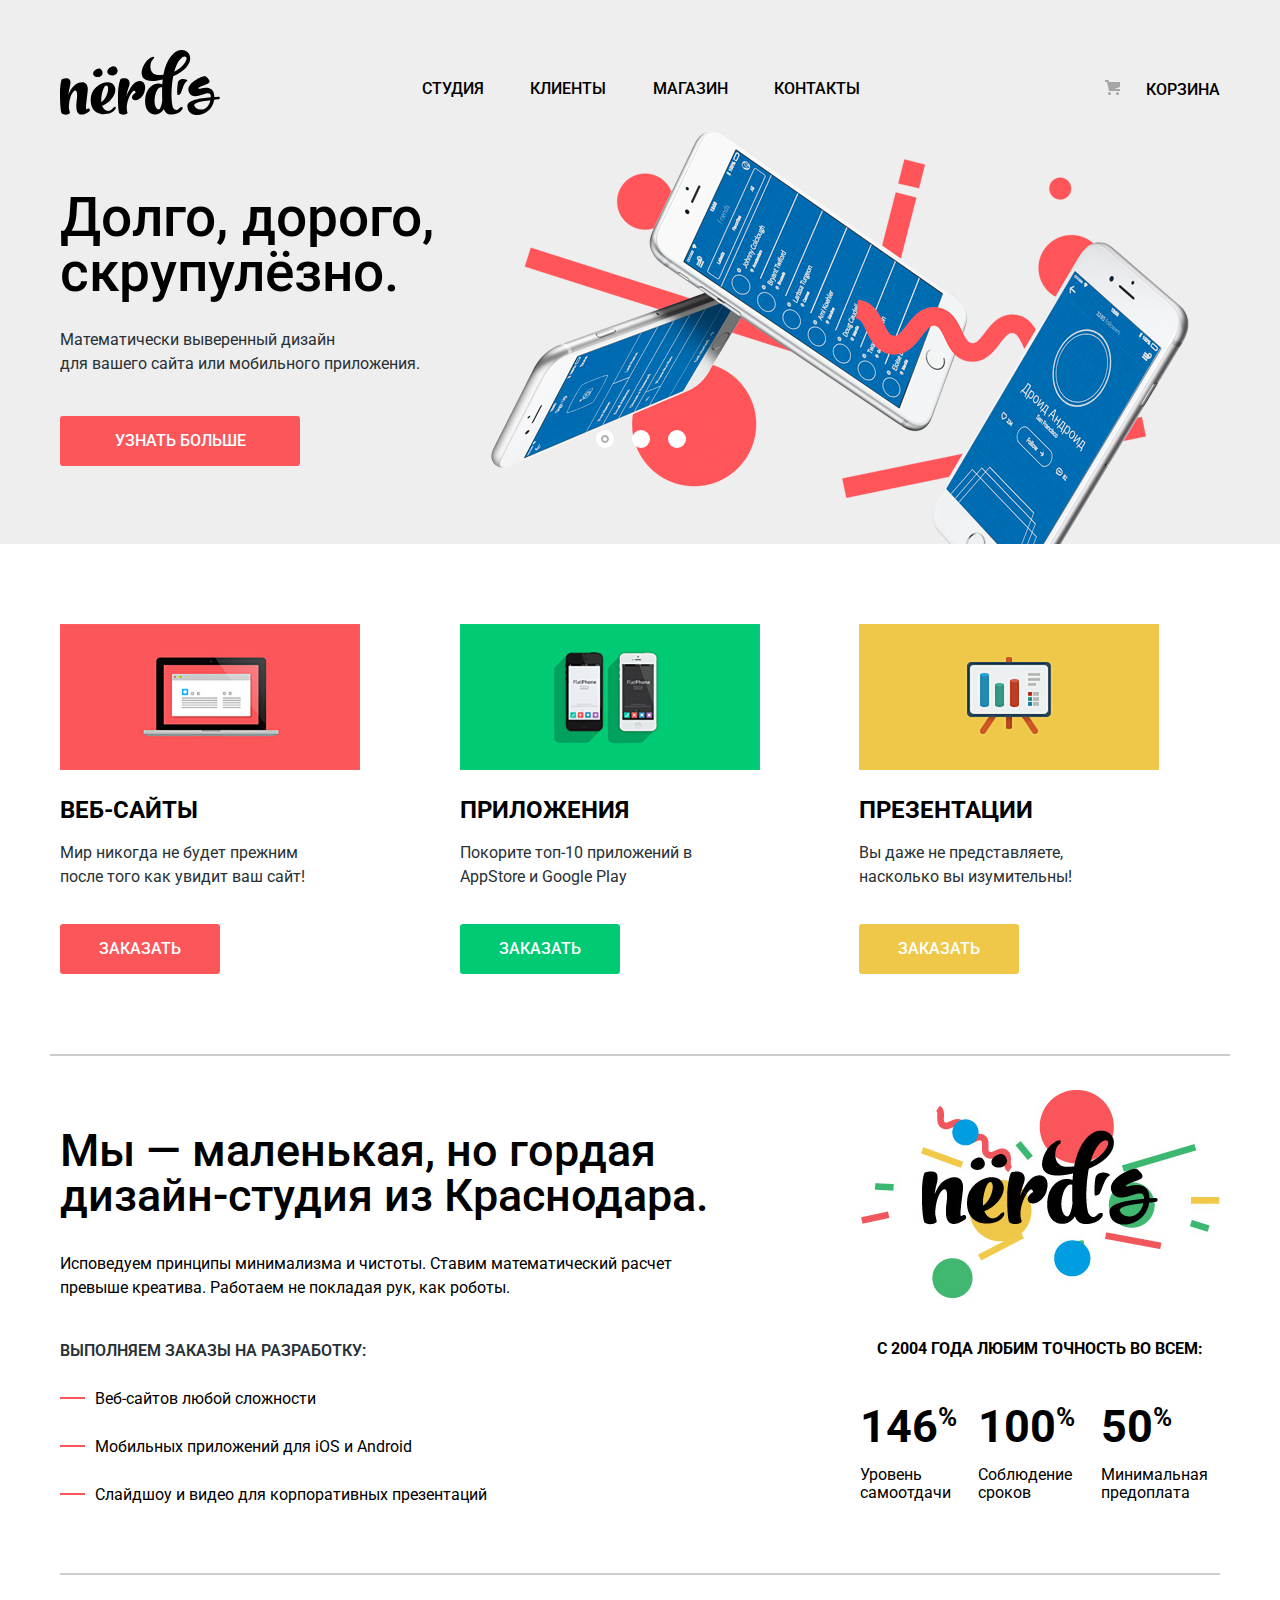
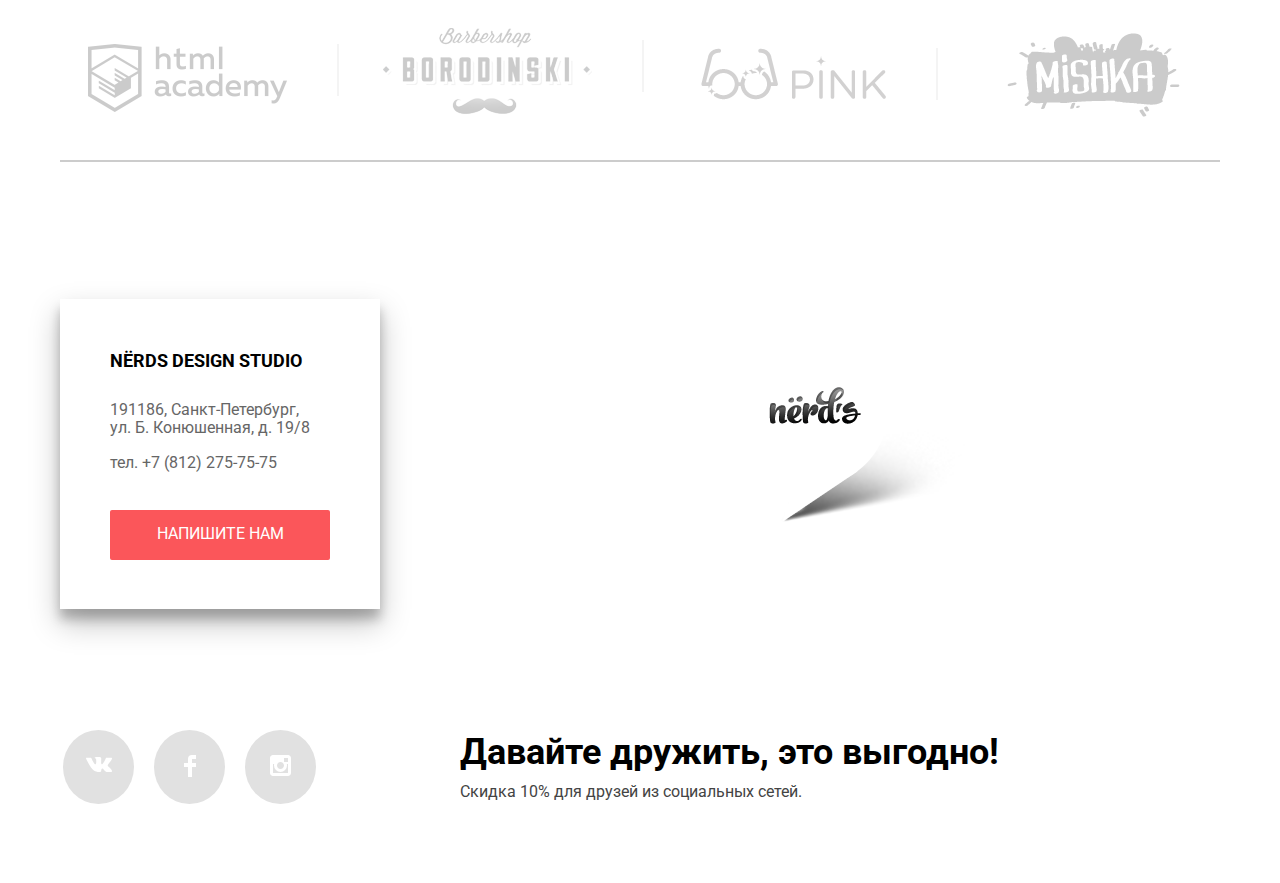
==== commit a958d2d7: "правки + пиксель пёрфект" ====
--- a/index.html
+++ b/index.html
@@ -29,63 +29,57 @@
           </div>
         </div>
     </nav>
-<!--   Слайдеры-->
-    <section class="header-slider container">
-      <div class="slider-text">
-        <h2>Долго, дорого, скурпулёзно.</h2>
-        <p>Математически выверенный дизайн для&nbspвашего&nbspсайта или мобильного приложения.
+
+<!--   Слайдер-->
+    <section class="container sliders">
+<!--      Первый слайд-->
+      <div class="header-slider">
+        <div class="slider-text">
+        <h2>Долго, дорого, скрупулёзно.</h2>
+        <p>Математически выверенный дизайн для&nbsp;вашего&nbsp;сайта или мобильного приложения.
         </p>
         <a class="catalog-sites-offer offer-bottom" href="#">Узнать больше</a>
-      </div>
-      <div class="slider">
+        </div>
+         <div class="slider">
         <img src="img/slide-picture.png" alt="Дроид_шоп_слайдер" width="698" height="413">
-        <div class="slider-buttons">
-          <ul>
-            <li class="slider-button"><img src="img/active-button.svg" alt="active-slider" class="active-slider"></li>
-            <li class="slider-button"></li>
-            <li class="slider-button"></li>
-          </ul>
-        </div>
-      </div>
-    </section>
-    <!--   Скрытый второй слайдер-->
-    <section class="visually-hidden header-slider container">
-      <div class="slider-text">
-        <h2>Любим математику как никто другой</h2>
-        <p>Никакого креатива, только математические формулы для расчета идеальных пропорций.
-        </p>
-        <a class="catalog-sites-offer offer-bottom" href="#">Узнать больше</a>
-      </div>
-      <div class="slider">
-        <img src="img/slide-picture2.png" alt="Дроид_шоп_слайдер" width="698" height="413">
-        <div class="slider-buttons">
-          <ul>
-            <li class="slider-button"></li>
-            <li class="slider-button"><img src="img/active-button.svg" alt="active-slider" class="active-slider"></li>
-            <li class="slider-button"></li>
-          </ul>
-        </div>
-      </div>
-    </section>
-    <!--   Скрытый тертий слайдер-->
-    <section class="visually-hidden header-slider container">
-      <div class="slider-text">
-        <h2>Только ночь, только хардкор</h2>
-        <p>Работать днем, как все? Мы против этого. Ближе&nbspк&nbspполуночи работа только начинается.
-        </p>
-        <a class="catalog-sites-offer offer-bottom" href="#">Узнать больше</a>
-      </div>
-      <div class="slider">
-        <img src="img/slide-picture3.png" alt="Дроид_шоп_слайдер" width="698" height="413">
-        <div class="slider-buttons">
-          <ul>
-            <li class="slider-button"></li>
-            <li class="slider-button"></li>
-            <li class="slider-button"><img src="img/active-button.svg" alt="active-slider" class="active-slider"></li>
-          </ul>
-        </div>
-      </div>
-    </section>
+        </div>
+      </div>
+
+<!--      Скрытый второй слайд-->
+      <div class="header-slider visually-hidden">
+        <div class="slider-text">
+          <h2>Любим&nbsp;математику как&nbsp;никто&nbsp;другой</h2>
+          <p>Никакого креатива, только математические формулы для расчета идеальных пропорций.
+          </p>
+          <a class="catalog-sites-offer offer-bottom" href="#">Узнать больше</a>
+        </div>
+        <div class="slider">
+          <img src="img/slide-picture2.png" alt="Дроид_шоп_слайдер" width="698" height="413">
+        </div>
+      </div>
+
+<!--      Скрытый третий слайд-->
+      <div class="header-slider visually-hidden">
+        <div class="slider-text">
+          <h2>Только ночь, только хардкор</h2>
+          <p>Работать днем, как все? Мы против этого. Ближе&nbsp;к&nbsp;полуночи работа только начинается.
+          </p>
+          <a class="catalog-sites-offer offer-bottom" href="#">Узнать больше</a>
+        </div>
+        <div class="slider">
+          <img src="img/slide-picture3.png" alt="Дроид_шоп_слайдер" width="698" height="413">
+        </div>
+      </div>
+
+<!--      Кнопки слайдера-->
+      <div class="slider-buttons">
+        <ul>
+          <li class="slider-button"><img src="img/active-button.svg" alt="active-slider" class="active-slider"></li>
+          <li class="slider-button"></li>
+          <li class="slider-button"></li>
+        </ul>
+      </div>
+      </section>
   </header>
   <main class="main">
     <h1 class="visually-hidden">Дизайн студия: «Нёрдс»</h1>
@@ -96,7 +90,7 @@
         <a href="#">
         <img src="img/web.png" alt="Веб сайты" width="300" height="146">
         </a>
-        <h3>Веб сайты</h3>
+        <h3>Веб-сайты</h3>
         <p>Мир никогда не будет прежним после того как увидит ваш сайт!
         </p>
         <a class="catalog-sites-offer offer-bottom" href="#">Заказать</a>
@@ -142,8 +136,8 @@
           <h3>с 2004 года Любим точность во всем:</h3>
          <ul>
            <li><h4>146<span class="percent">%</span></h4>Уровень самоотдачи</li>
-           <li><h4>100<span class="percent">%</span></h4>Соблюдение сроков</li>
-           <li><h4>50<span class="percent">%</span></h4>Минимальная предоплата</li>
+           <li class="percent100"><h4>100<span class="percent">%</span></h4>Соблюдение сроков</li>
+           <li class="percent50"><h4>50<span class="percent">%</span></h4>Минимальная предоплата</li>
          </ul>
         </div>
       </div>
@@ -154,12 +148,12 @@
         <li class="first"><a href="https://htmlacademy.ru/intensive/htmlcss"><img src="img/htmlacdemy-logo.png" alt="htmlacademy" width="199" height="68"></a></li>
         <li class="second"><a href="#"><img src="img/borodinsli-logo.png" alt="borodinski" width="209" height="90"></a></li>
         <li class="third"><a href="#"><img src="img/pink-logo.png" alt="pink" width="185" height="52"></a></li>
-        <li><a href="#"><img src="img/mishka-logo.png" alt="mishka" width="173" height="84"></a></li>
+        <li class="forth"><a href="#"><img src="img/mishka-logo.png" alt="mishka" width="173" height="84"></a></li>
       </ul>
     </section>
 <!--    Карта-->
     <section class="map">
-      <iframe src="https://www.google.com/maps/embed?pb=!1m18!1m12!1m3!1d1998.6037872533168!2d30.320858716783576!3d59.93871648187632!2m3!1f0!2f0!3f0!3m2!1i1024!2i768!4f13.1!3m3!1m2!1s0x4696310fca145cc1%3A0x42b32648d8238007!2z0JHQvtC70YzRiNCw0Y8g0JrQvtC90Y7RiNC10L3QvdCw0Y8g0YPQuy4sIDE5LzgsINCh0LDQvdC60YIt0J_QtdGC0LXRgNCx0YPRgNCzLCAxOTExODY!5e0!3m2!1sru!2sru!4v1571429427677!5m2!1sru!2sru" width="100%" height="416" style="border:0;" allowfullscreen=""></iframe>
+      <iframe src="https://www.google.com/maps/embed?pb=!1m18!1m12!1m3!1d1998.6037872533168!2d30.320858716783576!3d59.93871648187632!2m3!1f0!2f0!3f0!3m2!1i1024!2i768!4f13.1!3m3!1m2!1s0x4696310fca145cc1%3A0x42b32648d8238007!2z0JHQvtC70YzRiNCw0Y8g0JrQvtC90Y7RiNC10L3QvdCw0Y8g0YPQuy4sIDE5LzgsINCh0LDQvdC60YIt0J_QtdGC0LXRgNCx0YPRgNCzLCAxOTExODY!5e0!3m2!1sru!2sru!4v1571429427677!5m2!1sru!2sru" height="416" style="border:0;" allowfullscreen=""></iframe>
     </section>
     <div class="inventory container">
     <div class="address">
@@ -176,7 +170,7 @@
     </div>
   </main>
   <!-- Форма отправки -->
-  <section class=" form-offer">
+  <section class="form-offer visually-hidden">
     <div class="form-container">
       <div class="form-header"><h2>Напишите нам</h2>
         <a href="#"><img class="cross" src="img/close-cross.svg" alt="Закрыть форму" width="21" height="21"></a>
--- a/css/style.css
+++ b/css/style.css
@@ -21,10 +21,15 @@
 }
 
 /* Главная. Шапка */
-
 .main-header {
   background-color: #eeeeee;
 }
+
+.main-header-catalog {
+  background-color: #eeeeee;
+  height: 355px;
+}
+
 
 .container {
   width: 1160px;
@@ -37,8 +42,7 @@
   justify-content: space-between;
   text-transform: uppercase;
   line-height: 1.88;
-  padding: 0px;
-  padding-top: 50px;
+  padding-top: 45px;
   font-weight: 500;
 }
 
@@ -50,11 +54,11 @@
 
 .site-navigation {
   display: flex;
+  justify-content: space-between;
   padding: 0;
-}
-
-.site-navigation li {
-  padding: 0 15px;
+  width: 438px;
+  margin-top: 29px;
+  margin-right: 43px;
 }
 
 .cart-img {
@@ -76,7 +80,7 @@
 
 .cart {
   display: flex;
-  margin: auto 0;
+  margin-top: 30px;
 }
 
 .main-navigation a:hover {
@@ -100,29 +104,34 @@
   opacity: 0.3;
 }
 
+.sliders {
+  position: relative;
+  margin-top: 11px;
+}
+
 .header-slider {
   background-color: #eeeeee;
   display: flex;
-  justify-content: space-between;
   height: 413px;
 }
 
 .slider {
-  margin-right: 171px;
-  height: 413px;
-  position: relative;
-}
-
-.slider-text {
-  padding-top: 15px;
-  margin-right: 100px;
+  margin-left: 6px;
+}
+
+.slider-buttons {
+  position: absolute;
+  left: 506px;
+  top: 283px;
 }
 
 .slider-text h2 {
   font-size: 55px;
   font-weight: 500;
   line-height: 1;
-  width: 520px;
+  width: 425px;
+  margin-top: 59px;
+  margin-bottom: 28px;
 }
 
 .slider-text p {
@@ -140,13 +149,7 @@
   font-size: 16px;
   font-weight: 500;
   line-height: 1.13;
-  margin-top: 42px;
-}
-
-.slider-buttons {
-  position: absolute;
-  left: 60px;
-  top: 300px;
+  margin-top: 40px;
 }
 
 .slider-buttons ul {
@@ -184,6 +187,11 @@
   width: 300px;
 }
 
+.catalog-pres {
+  margin-right: 61px;
+}
+
+
 .catalog p {
   width: 250px;
 }
@@ -192,7 +200,7 @@
   display: flex;
   justify-content: space-between;
   padding-top: 40px;
-  margin-bottom: 60px;
+  margin-bottom: 43px;
 }
 
 .catalog-h1 {
@@ -204,7 +212,7 @@
   color: #000000;
   background-color: #eeeeee;
   padding: 0;
-  padding-top: 100px;
+  padding-top: 72px;
   text-align: center;
   margin: 0px;
 }
@@ -215,6 +223,8 @@
   line-height: 1.25;
   font-weight: bold;
   text-transform: uppercase;
+  margin-top: 18px;
+  margin-bottom: 3px;
 }
 
 .catalog p {
@@ -236,6 +246,7 @@
   width: 160px;
   padding-top: 16px;
   padding-bottom: 16px;
+  margin-top: 35px;
 }
 
 .catalog-sites-offer {
@@ -290,7 +301,7 @@
   height: 2px;
   background-color: black;
   opacity: 0.2;
-  margin-bottom: 50px;
+  margin-bottom: 34px;
 }
 
 .about-us-text {
@@ -323,6 +334,10 @@
   color: #283136;
 }
 
+.about-us-stats {
+  margin-top: 32px;
+}
+
 .about-us-stats h3 {
   text-transform: uppercase;
   font-size: 16px;
@@ -337,20 +352,28 @@
   position: relative;
 }
 
+.about-us-stats li {
+  line-height: 18px;
+}
+
 .percent {
   position: absolute;
-  top: 42px;
+  top: 38px;
+  font-size: 26px;
+}
+
+.percent100 {
+  padding-left: 14px;
+}
+.percent50 {
+  padding-left: 19px;
 }
 
 .about-us-stats h4 {
   font-size: 45px;
   font-weight: bold;
   line-height: 0.22;
-  margin: 50px 26px 26px 0px;
-}
-
-.about-us-stats h4 span {
-  font-size: 20px;
+  margin: 45px 26px 34px 0px;
 }
 
 .about-us-stats p {
@@ -361,7 +384,7 @@
 }
 
 .about-us-text-adv h3 {
-  margin-top: 50px;
+  margin-top: 39px;
 }
 
 .about-us-text-adv ul {
@@ -369,7 +392,7 @@
 }
 
 .about-us-text-adv li {
-  margin-top: 15px;
+  margin-top: 24px;
   display: flex;
 }
 
@@ -387,11 +410,10 @@
   display: flex;
   justify-content: space-between;
   align-items: center;
+  padding: 0;
 }
 
 .partners li {
-  margin-right: 10px;
-  margin-left: 10px;
   display: flex;
   opacity: 0.2;
 }
@@ -414,9 +436,26 @@
   height: 2px;
   background-color: black;
   opacity: 0.2;
-  margin-bottom: 50px;
-  margin-top: 50px;
-}
+  margin-bottom: 49px;
+  margin-top: 35px;
+}
+
+.first {
+  margin: 13px 0px 0px 28px;
+}
+
+.second {
+  margin: 3px 0px 0px -14px;
+}
+
+.third {
+  margin: 8px 49px 0px 0px;
+}
+
+.forth {
+  margin: 8px 40px 0px -38px;
+}
+
 
 .first::after {
   content: "";
@@ -457,6 +496,9 @@
   opacity: 0.1;
 }
 
+.partners {
+  height: 270px;
+}
 
 /* Карта */
 .inventory {
@@ -468,33 +510,37 @@
   position: relative;
 }
 
+.map iframe {
+  width: 100%;
+}
+
 .address {
   position: absolute;
   background-color: white;
-  bottom: 60px;
+  bottom: 57px;
   width: 320px;
   height: 310px;
   box-shadow: 0 14px 28px rgba(0,0,0,0.25), 0 10px 10px rgba(0,0,0,0.22)
 }
 
+
 .address-container {
   width: 220px;
   margin: 0 auto;
-  padding-top: 54px;
+  padding-top: 47px;
 }
 
 .address-container span {
   display: inline-block;
-  margin-top: 10px;
-}
-
+  margin-top: 17px;
+}
 
 .address h2 {
   font-size: 18px;
   font-weight: bold;
   line-height: 1.67;
   text-align: left;
-  margin: 0;
+  margin: 0 0 25px 0;
   text-transform: uppercase;
 }
 
@@ -515,7 +561,7 @@
   text-align: center;
   padding-top: 12px;
   margin: 0 auto;
-  margin-top: 36px;
+  margin-top: 38px;
   color: white;
   text-transform: uppercase;
 }
@@ -533,19 +579,25 @@
 .map-marker {
   display: block;
   position: absolute;
-  bottom: 130px;
-  left: 60%;
-}
-
+  bottom: 144px;
+  left: 58%;
+}
 
 /* Фильтры в каталоге */
 .fieldset {
   border: none;
-  margin: 25px 0px 25px 0px;
+  margin: 15px 0px 25px 0px;
   padding: 0px;
 }
+
+.fieldset-features {
+  border: none;
+  margin: 33px 0px 25px 0px;
+  padding: 0px;
+}
+
 .button-filters{
-  margin-top: 25px;
+  margin-top: 16px;
   text-transform: uppercase;
 }
 
@@ -556,7 +608,7 @@
 }
 
 .label-text {
-  margin-left: 10px;
+  margin-left: 12px;
   padding-top: 4px;
 }
 
@@ -598,7 +650,7 @@
 }
 
 .price fieldset {
-  margin-bottom: 56px;
+  margin-bottom: 50px;
 }
 
 .price-point {
@@ -622,20 +674,20 @@
   height: 2px;
   background-color: #d7dcde;
   position: absolute;
-  top: 126px;
+  top: 117px;
   left: 20px;
 }
 
 .left-price {
   position: absolute;
-  top: 117px;
-  left: 20px;
+  top: 108px;
+  left: 18px;
 }
 
 .right-price {
   position: absolute;
-  top: 117px;
-  left: 166px;
+  top: 108px;
+  left: 160px;
 }
 
 .price-strip-fill {
@@ -643,19 +695,25 @@
   height: 2px;
   background-color: #00bc6c;
   position: absolute;
-  top: 126px;
+  top: 117px;
   left: 20px;
 }
 
 .min-max-price {
   display: flex;
   width: 260px;
-  margin-top: 12px;
+  margin-top: 9px;
   justify-content: space-around;
 }
 
+.grid {
+  border: none;
+  margin: 54px 0px 25px 0px;
+  padding: 0px;
+}
+
 .min-max-price input {
-  width: 60px;
+  width: 68px;
   height: 38px;
   background-color: #eeeeee;
   border-radius: 5px;
@@ -672,10 +730,39 @@
 .filter-selection {
   padding: 0px;
   margin: 0px;
+  line-height: 1.25;
+}
+
+.feature-1 {
+  margin-top: 15px;
+}
+
+.feature-2{
+  margin-top: 15px;
+}
+
+.feature-3 {
+  margin-top: 16px;
+}
+
+.feature-4 {
+  margin-top: 15px;
+}
+
+.feature-5 {
+  margin-top: 16px;
 }
 
 .filter-selection img:hover {
   opacity: 1;
+}
+
+.filter-selection input:disabled img {
+  opacity: 0.1;
+}
+
+.filter-selection input:disabled .label-text {
+  color: rgba(40, 49, 54, 0.3);
 }
 
 .filters button {
@@ -696,13 +783,23 @@
   box-shadow: inset 0px 3px 0 0 rgba(0, 1, 1, 0.1);
   color: rgba(0, 0, 0, 0.3);
 }
+
+.grid-li1 {
+  margin-top: 12px;
+}
+
+.grid-li2 {
+  margin-bottom: 15px;
+  margin-top: 15px;
+}
+
 /* Стили примеров работ */
 .examples-header {
   margin-bottom: 10px;
   text-transform: uppercase;
   display: flex;
   justify-content: space-between;
-  margin-bottom: 50px;
+  margin-bottom: 41px;
 }
 
 .examples {
@@ -716,13 +813,14 @@
   font-size: 18px;
   font-weight: bold;
   line-height: 1;
-  margin-top: 25px;
+  margin-top: 17px;
+  margin-left: 40px;
 }
 
 .examples-header ul {
   display: flex;
-  margin-top: 24px;
-  margin-left: 212px;
+  margin-top: 18px;
+  margin-left: 204px;
 }
 
 .examples-header li {
@@ -735,7 +833,7 @@
 }
 
 .examples-header-icons {
-  margin-top: 20px;
+  margin-top: 16px;
 }
 
 .examples-header-icons img {
@@ -743,7 +841,7 @@
 }
 
 .icon-down {
-  margin-right: 18px;
+  margin-right: 15px;
 }
 
 .examples-header li:hover,
@@ -780,11 +878,10 @@
 
 .examples-popup {
   width: 360px;
-  height: 231px;
   background-color: #eeeeee;
   padding-top: 35px;
   position: absolute;
-  top: 350px;
+  bottom: 0;
 }
 
 .examples-popup p {
@@ -793,7 +890,6 @@
   margin: 0px 65px 0px 65px;
   max-width: 230px;
   height: 36px;
-  overflow: hidden;
 }
 
 .examples-popup .examples-h3 {
@@ -839,8 +935,15 @@
 
 .card {
   width: 360px;
-  padding-bottom: 33px;
   position: relative;
+  margin-bottom: 30px;
+}
+
+.mishka,
+.barbershop,
+.aika,
+.kvast {
+  margin-top: -4px;
 }
 
 /*Пагинация*/
@@ -849,7 +952,7 @@
   display: flex;
   justify-content: space-between;
   width: 440px;
-  padding: 0;
+  margin-top: 24px;
 }
 
 .page1,
@@ -867,6 +970,7 @@
 
 .active-page1 {
   height: 30px;
+  width: 45px;
   padding-top: 14px;
   border: solid 3px #dbdbdb;
   background-color: white;
@@ -953,7 +1057,6 @@
   margin-bottom: 12px;
 }
 
-
 .form-offer h2 {
   font-size: 45px;
   font-weight: 500;
@@ -981,6 +1084,8 @@
   background-color: #e74246;
 }
 
+
+
 .form-offer button:active {
   box-shadow: inset 0px 3px 0 0 rgba(0, 1, 1, 0.1);
   background-color: #d7373b;
@@ -994,6 +1099,7 @@
   padding-left: 16px;
 }
 
+
 .form-offer input:hover,
 .form-text textarea:hover{
   border: solid 2px #b4b9bb;
@@ -1002,6 +1108,16 @@
 .form-offer input:focus,
 .form-text textarea:focus{
   border: solid 2px #000000;
+}
+
+.form-offer input:invalid {
+  border: solid 2px #e74246;
+  color: #e74246;
+}
+
+.form-text textarea:invalid {
+  border: solid 2px #e74246;
+  color: #e74246;
 }
 
 .cross {
@@ -1045,13 +1161,14 @@
 .footer-social {
   display: flex;
   padding: 0px;
-  margin: 70px 140px 0px 0px;
+  margin: 64px 131px 0px -7px;
+  width: 273px;
 }
 
 footer li {
   display: block;
-  width: 69px;
-  height: 69px;
+  width: 74px;
+  height: 74px;
   background-color: #e1e1e1;
   margin: 0 10px;
   border-radius: 50%;
@@ -1063,8 +1180,12 @@
   height: 35px;
   line-height: 1;
   font-weight: bold;
-  margin-top: 78px;
+  margin-top: 68px;
   margin-bottom: 0px;
+}
+
+.footer-text {
+  margin-left: 3px;
 }
 
 .footer-discont {
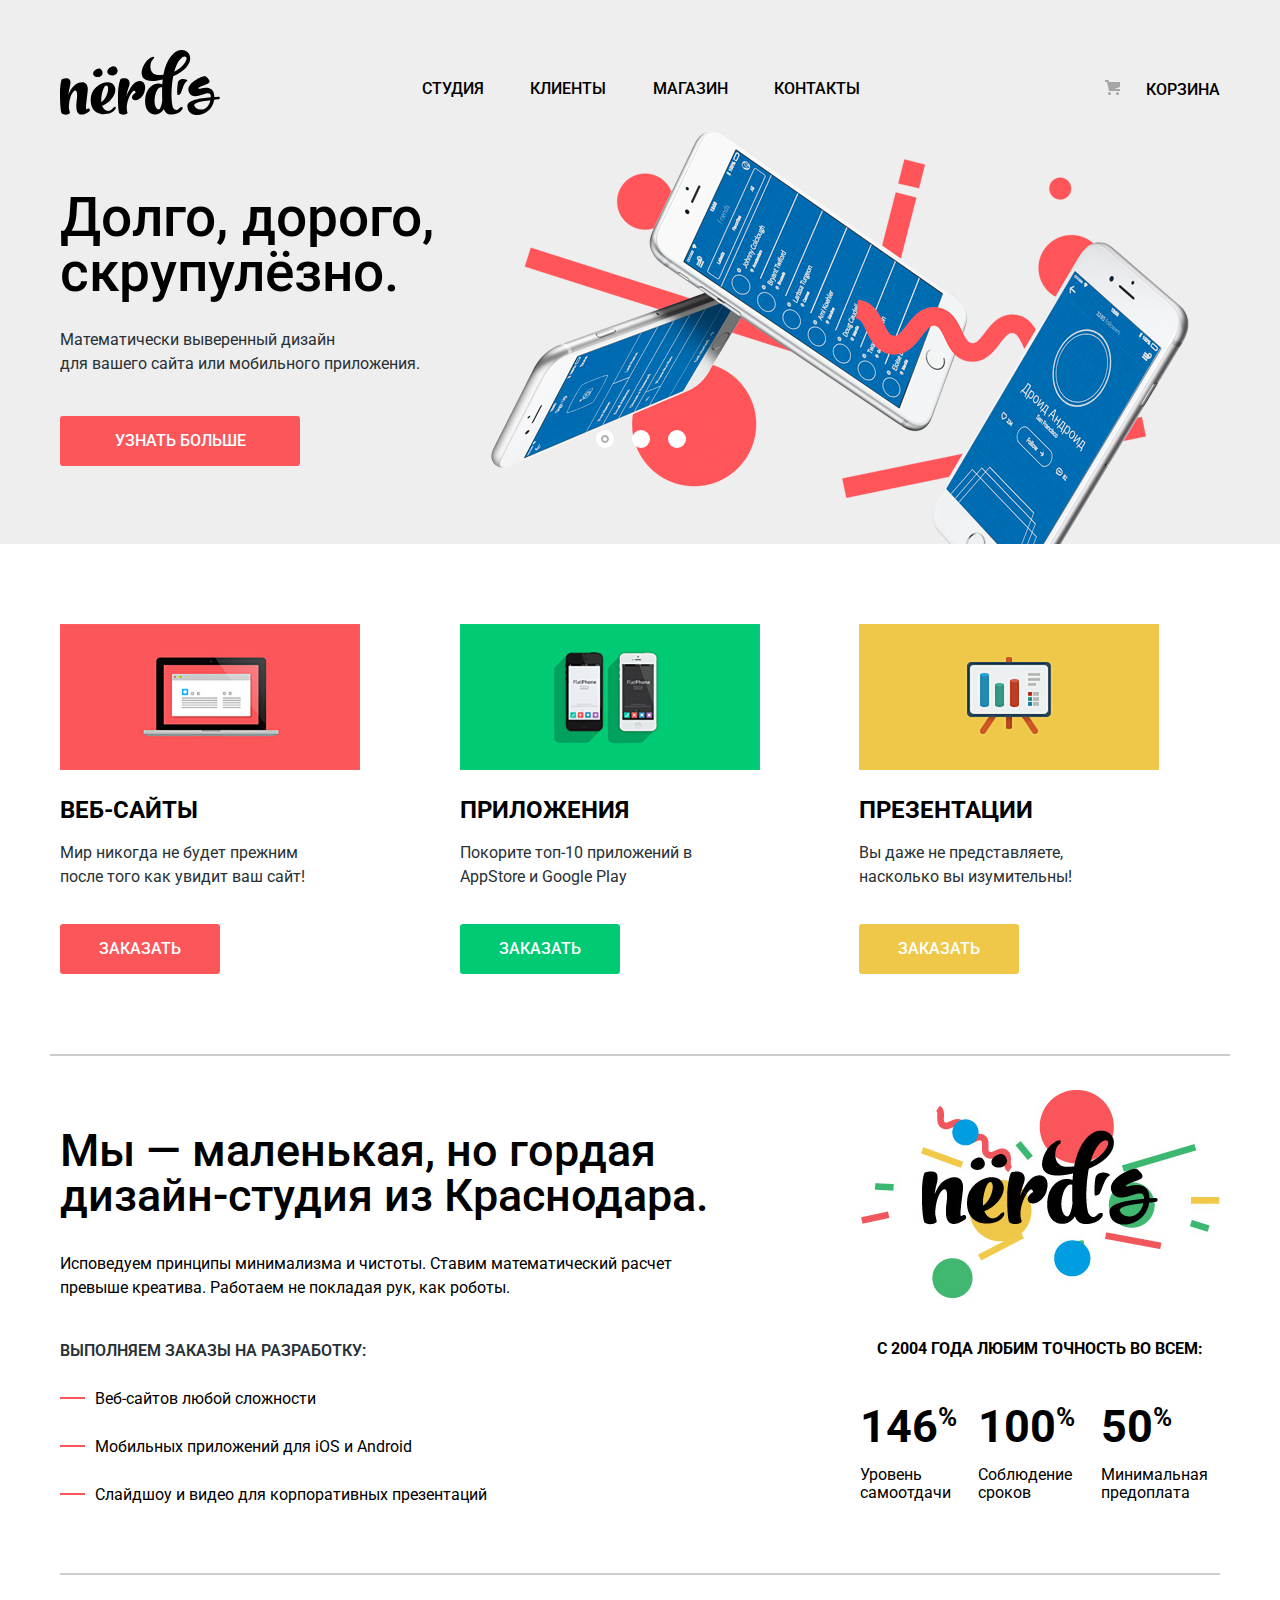
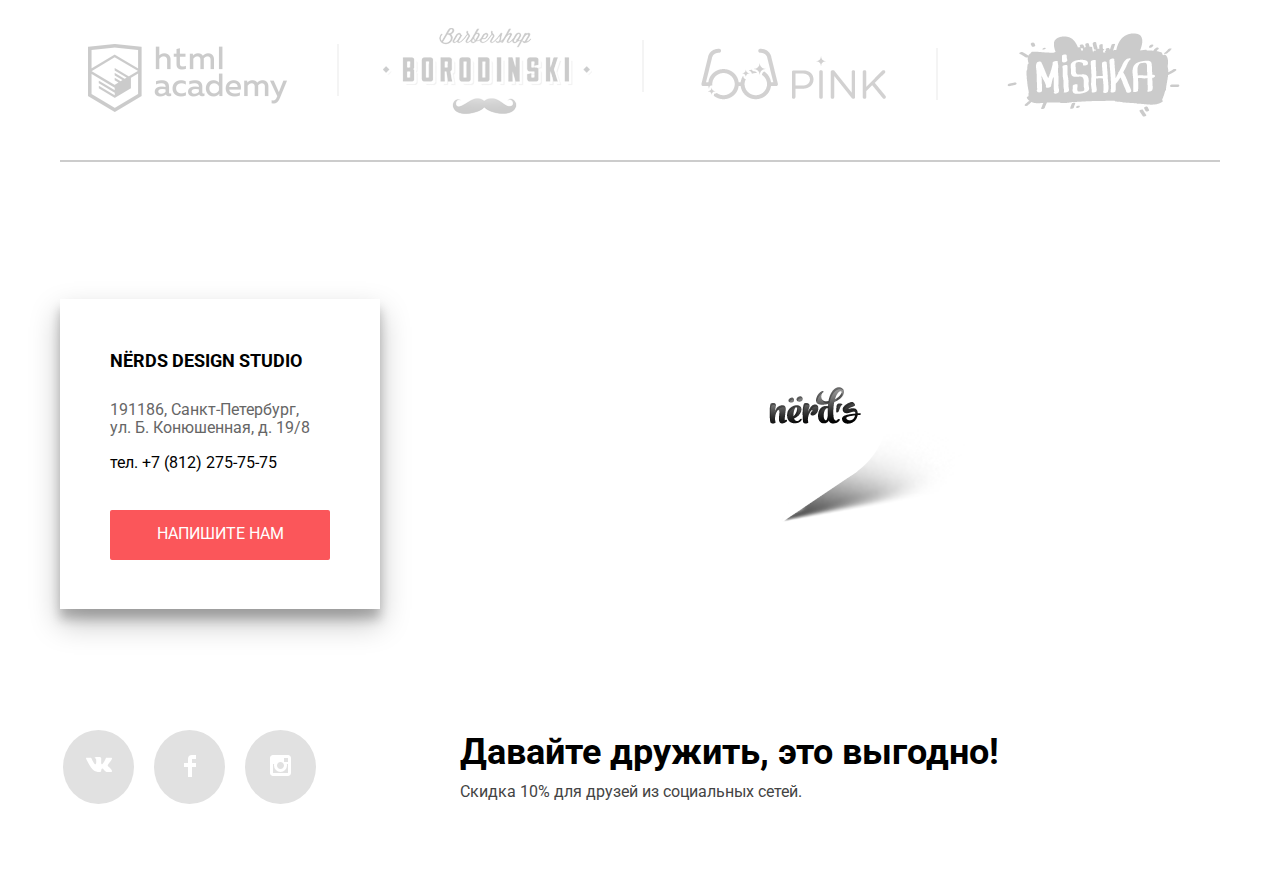
==== commit 677fefec: "правки по доп. критериям" ====
--- a/index.html
+++ b/index.html
@@ -15,17 +15,17 @@
         <img src="img/nerds-logo.svg" alt="Логотип Нёрдс" width="160" height="65">
       </a>
       <ul class="site-navigation">
-        <li><a href="#">Студия</a></li>
-        <li><a href="#">Клиенты</a></li>
-        <li><a href="catalog.html">Магазин</a></li>
-        <li><a href="#">Контакты</a></li>
+        <li><a href="#" aria-label="ссылка на студию">Студия</a></li>
+        <li><a href="#" aria-label="ссылка на клиентов">Клиенты</a></li>
+        <li><a href="catalog.html" aria-label="ссылка на магазин">Магазин</a></li>
+        <li><a href="#" aria-label="ссылка на контакты">Контакты</a></li>
       </ul>
         <div class="cart">
           <div class="cart-img">
             <img src="img/cart-icon.svg" alt="Корзина" width="15" height="15">
           </div>
           <div>
-            <a href="#">Корзина</a>
+            <a href="#" aria-label="ссылка на корзину">Корзина</a>
           </div>
         </div>
     </nav>
@@ -38,7 +38,7 @@
         <h2>Долго, дорого, скрупулёзно.</h2>
         <p>Математически выверенный дизайн для&nbsp;вашего&nbsp;сайта или мобильного приложения.
         </p>
-        <a class="catalog-sites-offer offer-bottom" href="#">Узнать больше</a>
+        <a class="catalog-sites-offer offer-bottom" href="#" aria-label="кнопка узнать больше">Узнать больше</a>
         </div>
          <div class="slider">
         <img src="img/slide-picture.png" alt="Дроид_шоп_слайдер" width="698" height="413">
@@ -51,7 +51,7 @@
           <h2>Любим&nbsp;математику как&nbsp;никто&nbsp;другой</h2>
           <p>Никакого креатива, только математические формулы для расчета идеальных пропорций.
           </p>
-          <a class="catalog-sites-offer offer-bottom" href="#">Узнать больше</a>
+          <a class="catalog-sites-offer offer-bottom" href="#" aria-label="кнопка узнать больше">Узнать больше</a>
         </div>
         <div class="slider">
           <img src="img/slide-picture2.png" alt="Дроид_шоп_слайдер" width="698" height="413">
@@ -64,7 +64,7 @@
           <h2>Только ночь, только хардкор</h2>
           <p>Работать днем, как все? Мы против этого. Ближе&nbsp;к&nbsp;полуночи работа только начинается.
           </p>
-          <a class="catalog-sites-offer offer-bottom" href="#">Узнать больше</a>
+          <a class="catalog-sites-offer offer-bottom" href="#" aria-label="кнопка узнать больше">Узнать больше</a>
         </div>
         <div class="slider">
           <img src="img/slide-picture3.png" alt="Дроид_шоп_слайдер" width="698" height="413">
@@ -75,8 +75,8 @@
       <div class="slider-buttons">
         <ul>
           <li class="slider-button"><img src="img/active-button.svg" alt="active-slider" class="active-slider"></li>
-          <li class="slider-button"></li>
-          <li class="slider-button"></li>
+          <li class="slider-button" aria-label="второй слайд"></li>
+          <li class="slider-button" aria-label="третий слайд"></li>
         </ul>
       </div>
       </section>
@@ -93,7 +93,7 @@
         <h3>Веб-сайты</h3>
         <p>Мир никогда не будет прежним после того как увидит ваш сайт!
         </p>
-        <a class="catalog-sites-offer offer-bottom" href="#">Заказать</a>
+        <a class="catalog-sites-offer offer-bottom" href="#" aria-label="кнопка заказа">Заказать</a>
       </div>
       <div class="catalog-apps">
         <a href="#">
@@ -102,7 +102,7 @@
         <h3>Приложения</h3>
         <p>Покорите топ-10 приложений в AppStore и Google Play
         </p>
-        <a class="catalog-apps-offer offer-bottom" href="#">Заказать</a>
+        <a class="catalog-apps-offer offer-bottom" href="#" aria-label="кнопка заказа">Заказать</a>
       </div>
       <div class="catalog-pres">
         <a href="#">
@@ -111,7 +111,7 @@
         <h3>Презентации</h3>
         <p>Вы даже не представляете, насколько вы изумительны!
         </p>
-        <a class="catalog-pres-offer offer-bottom" href="#">Заказать</a>
+        <a class="catalog-pres-offer offer-bottom" href="#" aria-label="кнопка заказа">Заказать</a>
       </div>
     </section>
     <div class="line container">
@@ -145,10 +145,10 @@
 <!--   Блок с партнёрами-->
     <section class="partners container">
       <ul>
-        <li class="first"><a href="https://htmlacademy.ru/intensive/htmlcss"><img src="img/htmlacdemy-logo.png" alt="htmlacademy" width="199" height="68"></a></li>
-        <li class="second"><a href="#"><img src="img/borodinsli-logo.png" alt="borodinski" width="209" height="90"></a></li>
-        <li class="third"><a href="#"><img src="img/pink-logo.png" alt="pink" width="185" height="52"></a></li>
-        <li class="forth"><a href="#"><img src="img/mishka-logo.png" alt="mishka" width="173" height="84"></a></li>
+        <li class="first"><a href="https://htmlacademy.ru/intensive/htmlcss" aria-label="партнёр html academy"><img src="img/htmlacdemy-logo.png" alt="htmlacademy" width="199" height="68"></a></li>
+        <li class="second"><a href="#" aria-label="партёр барбершоп"><img src="img/borodinsli-logo.png" alt="borodinski" width="209" height="90"></a></li>
+        <li class="third"><a href="#" aria-label="партёр pink"><img src="img/pink-logo.png" alt="pink" width="185" height="52"></a></li>
+        <li class="forth"><a href="#" aria-label="партёр mishka"><img src="img/mishka-logo.png" alt="mishka" width="173" height="84"></a></li>
       </ul>
     </section>
 <!--    Карта-->
@@ -161,9 +161,9 @@
         <h2>nёrds design studio</h2>
         <p>191186, Санкт-Петербург, <br>
           ул. Б. Конюшенная, д. 19/8
-          <span>тел. +7 (812) 275-75-75</span>
-        </p>
-        <a href="#">Напишите нам</a>
+          <a class="phone-number" href="tel:+78122757575">тел. +7 (812) 275-75-75</a>
+        </p>
+        <a class="form-link" href="#" aria-label="кнопка напишите нам">Напишите нам</a>
     </div>
     </div>
     <img class="map-marker" src="img/map-marker-png.png" alt="map-marker" width="231" height="190">
@@ -173,35 +173,33 @@
   <section class="form-offer visually-hidden">
     <div class="form-container">
       <div class="form-header"><h2>Напишите нам</h2>
-        <a href="#"><img class="cross" src="img/close-cross.svg" alt="Закрыть форму" width="21" height="21"></a>
-      </div>
-      <form method="post" action="#">
+        <a class="close-link" href="#" aria-label="закрыть форму"><img class="cross" src="img/close-cross.svg" alt="Закрыть форму" width="21" height="21"></a>
+      </div>
+      <form method="post" action="https://echo.htmlacademy.ru">
         <div class="name-email">
           <div class="user-name">
             <label for="user-name">Ваше имя:</label>
-            <input id="user-name" type="text"
-                   name="name" placeholder="Имя Фамилия">
+            <input id="user-name" type="text" name="name" placeholder="Имя Фамилия">
           </div>
           <div class="user-email">
             <label for="user-email">Ваш e-mail:</label>
-            <input id="user-email" type="email"
-                   name="email" placeholder="email@example.com">
+            <input id="user-email" type="email" name="email" placeholder="email@example.com">
           </div>
         </div>
         <div class="form-text">
           <label for="user-text">Текст письма:</label>
           <textarea name="text" id="user-text" cols="70" rows="40" placeholder="В свободной форме"></textarea>
         </div>
-        <button type="submit">Отправить</button>
+        <button type="submit" aria-label="Отправить форму">Отправить</button>
       </form>
     </div>
   </section>
     <footer class="main-footer">
     <div class="container">
     <ul class="footer-social">
-      <li><a class="social-button" href="#"><img src="img/vk-icon.svg" alt="vk" width="26" height="15"></a></li>
-      <li><a class="social-button" href="#"><img src="img/fb-icon.svg" alt="fb" width="12" height="22"></a></li>
-      <li><a class="social-button" href="#"><img src="img/insta-icon.svg" alt="instagram" width="21" height="21"></a></li>
+      <li><a class="social-button" href="#" aria-label="вконтакте"><img src="img/vk-icon.svg" alt="vk" width="26" height="15"></a></li>
+      <li><a class="social-button" href="#" aria-label="facebook"><img src="img/fb-icon.svg" alt="fb" width="12" height="22"></a></li>
+      <li><a class="social-button" href="#" aria-label="instagram"><img src="img/insta-icon.svg" alt="instagram" width="21" height="21"></a></li>
     </ul>
     <div class="footer-text">
       <p class="footer-friendship">Давайте дружить, это выгодно!</p>
@@ -209,5 +207,6 @@
    </div>
     </div>
   </footer>
+  <script src="js/js.js"></script>
   </body>
 </html>
--- a/css/style.css
+++ b/css/style.css
@@ -530,7 +530,7 @@
   padding-top: 47px;
 }
 
-.address-container span {
+.phone-number {
   display: inline-block;
   margin-top: 17px;
 }
@@ -553,7 +553,7 @@
 
 }
 
-.address a {
+.form-link {
   height: 38px;
   background-color: #fb565a;
   display: block;
@@ -566,11 +566,11 @@
   text-transform: uppercase;
 }
 
-.address a:hover {
+.form-link:hover {
   background-color: #e74246;
 }
 
-.address a:active {
+.form-link:active {
   box-shadow: inset 0px 3px 0 0 rgba(0, 1, 1, 0.1);
   background-color: #d7373b;
   color: rgba(255, 255, 255, 0.3);
@@ -757,11 +757,11 @@
   opacity: 1;
 }
 
-.filter-selection input:disabled img {
+.filter-selection input:disabled ~ label img {
   opacity: 0.1;
 }
 
-.filter-selection input:disabled .label-text {
+.filter-selection input:disabled ~ label span {
   color: rgba(40, 49, 54, 0.3);
 }
 
@@ -1004,14 +1004,20 @@
 
 /* Стили формы заказа */
 .form-offer {
+  background-color: white;
   width: 960px;
   box-shadow: 0px 20px 40px 0 rgba(0, 1, 1, 0.75);
-  margin: auto;
-  margin-bottom: 50px;
+  position: fixed;
+  top: 710px;
+  left: 240px;
+}
+
+.fone-number {
+
 }
 
 .form-container {
-  padding: 73px 100px 84px 100px;
+  padding: 26px 100px 55px 100px;
 }
 
 .form-header {
@@ -1076,7 +1082,7 @@
   height: 50px;
   color: #ffffff;
   text-transform: uppercase;
-  margin-top: 47px;
+  margin-top: 40px;
   border: none;
 }
 
@@ -1205,3 +1211,28 @@
 .visually-hidden {
   display: none;
 }
+
+
+/*Добавляетм анимацию*/
+@keyframes bounce {
+  0% { transform: translateY(-2000px); }
+  70% { transform: translateY(30px); }
+  90% { transform: translateY(-10px); }
+  100% { transform: translateY(0); }
+}
+
+@keyframes shake {
+  0%, 100%                { transform: translateX(0); }
+  10%, 30%, 50%, 70%, 90% { transform: translateX(-10px); }
+  20%, 40%, 60%, 80%      { transform: translateX(10px); }
+}
+
+.form-error {
+  animation-name: shake;
+  animation-duration: 0.6s;
+}
+
+.form-animation {
+  animation-name: bounce;
+  animation-duration: 0.6s;
+}
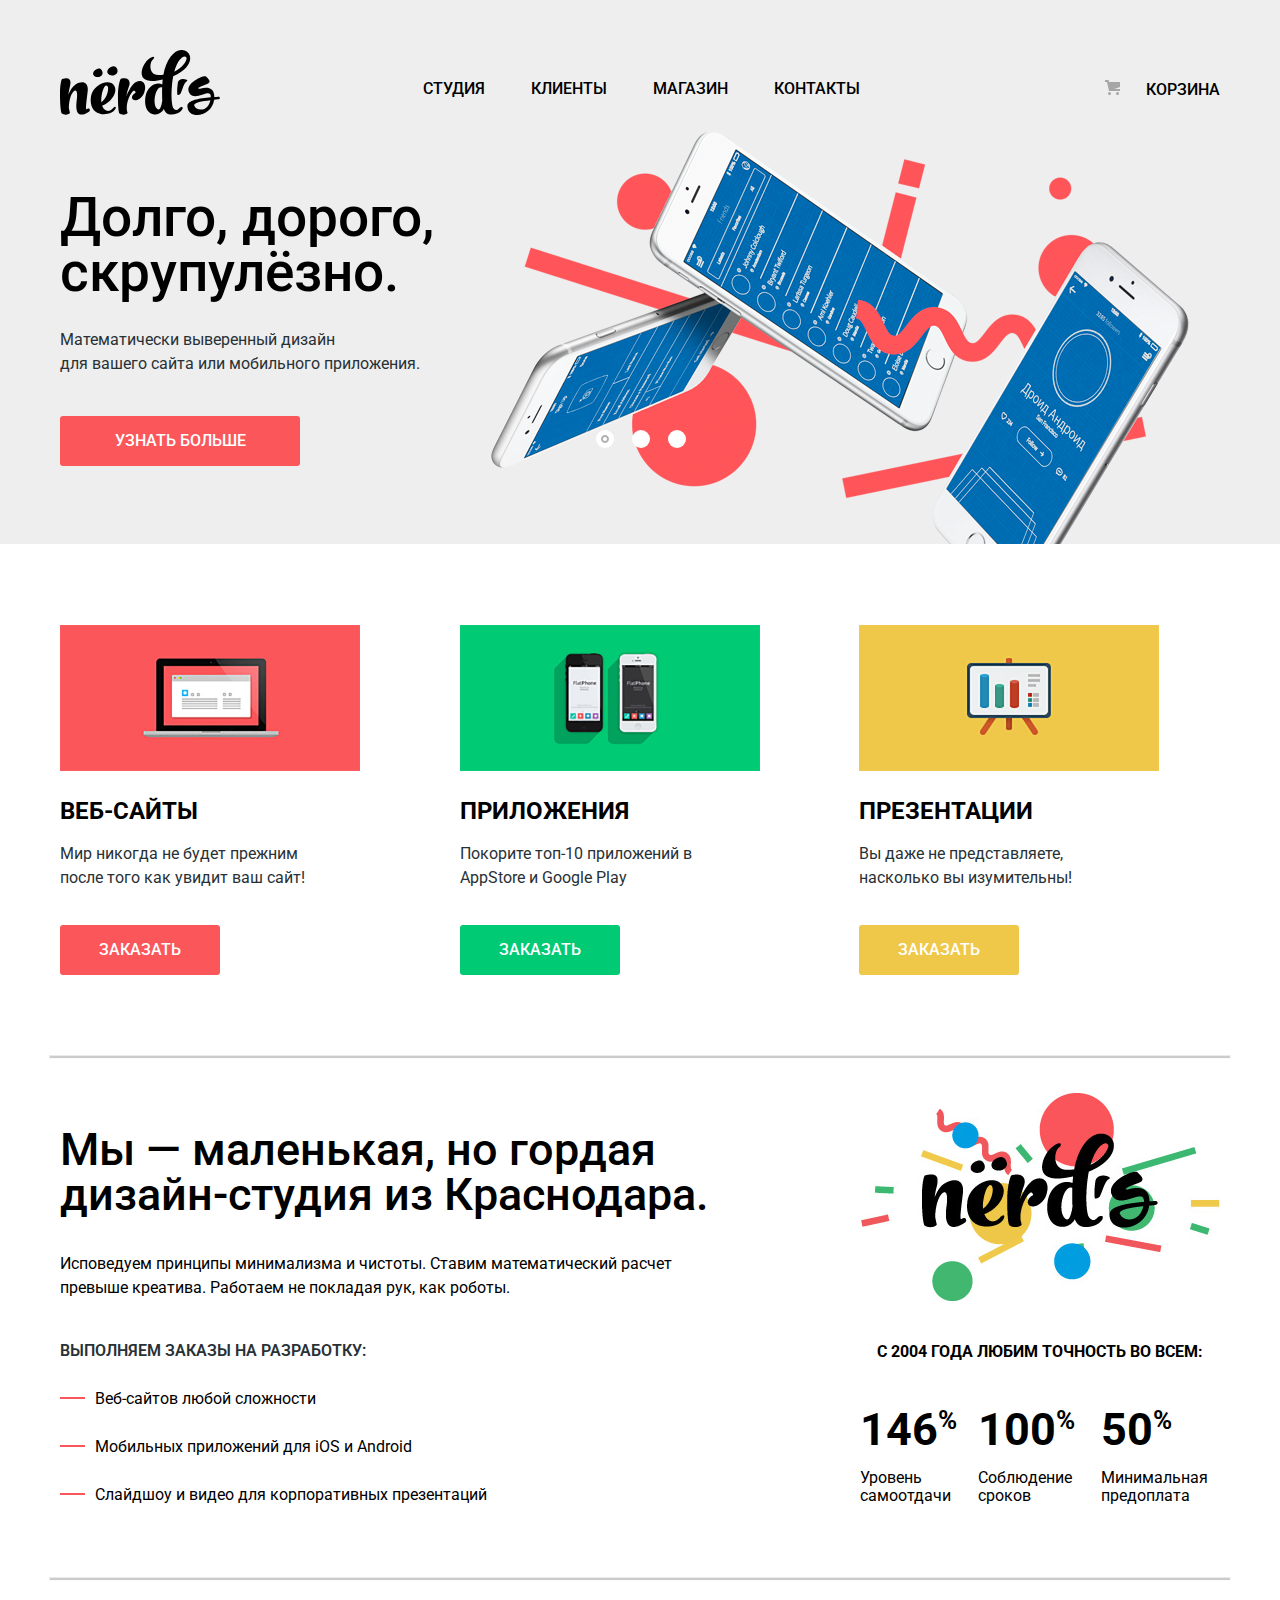
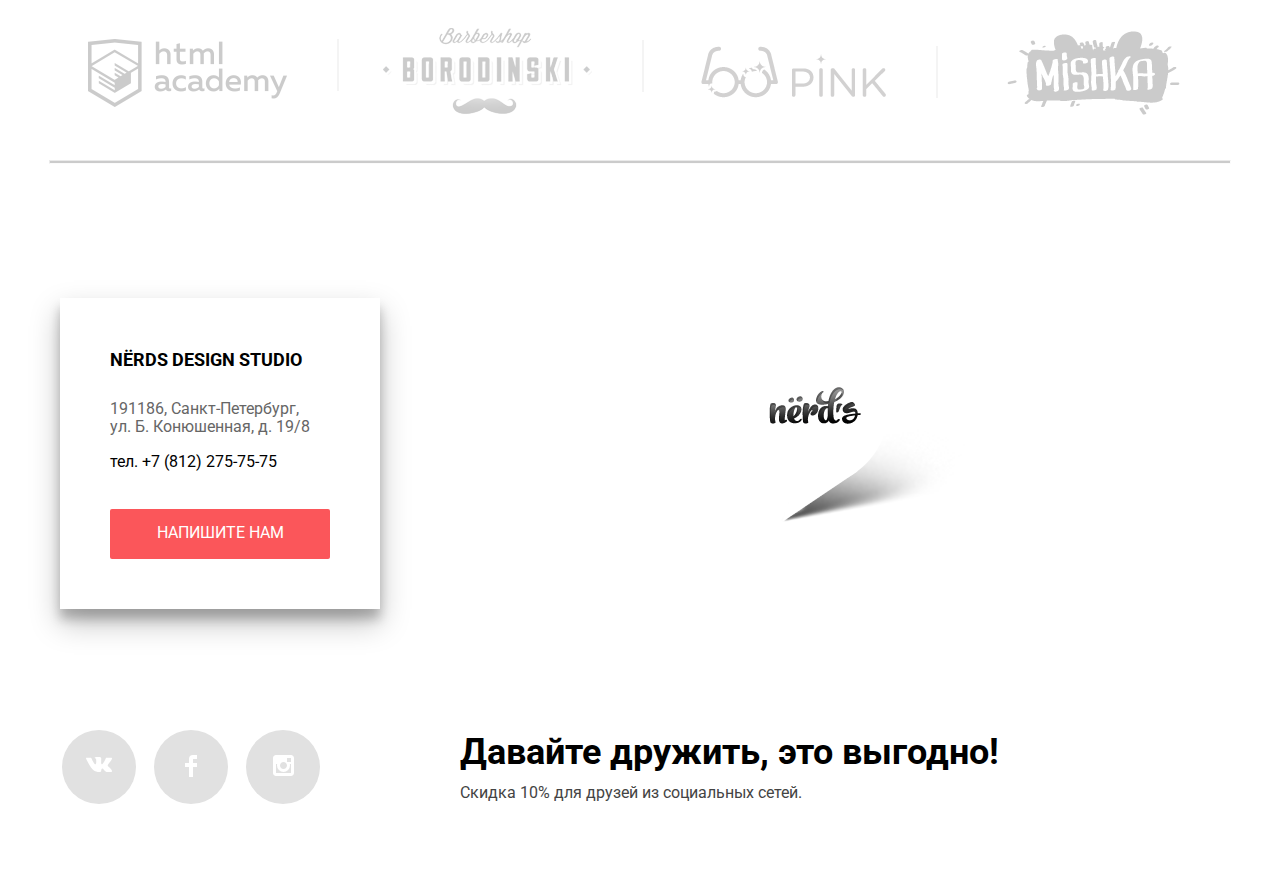
==== commit 5a4c6575: "правки по сдаче проекта" ====
--- a/index.html
+++ b/index.html
@@ -41,7 +41,7 @@
         <a class="catalog-sites-offer offer-bottom" href="#" aria-label="кнопка узнать больше">Узнать больше</a>
         </div>
          <div class="slider">
-        <img src="img/slide-picture.png" alt="Дроид_шоп_слайдер" width="698" height="413">
+        <img src="img/slide-picture.png" alt="слайдер сайта Дроиид" width="698" height="413">
         </div>
       </div>
 
@@ -54,7 +54,7 @@
           <a class="catalog-sites-offer offer-bottom" href="#" aria-label="кнопка узнать больше">Узнать больше</a>
         </div>
         <div class="slider">
-          <img src="img/slide-picture2.png" alt="Дроид_шоп_слайдер" width="698" height="413">
+          <img src="img/slide-picture2.png" alt="слайдер с сайтом nerds на разных ПК" width="698" height="413">
         </div>
       </div>
 
@@ -67,14 +67,14 @@
           <a class="catalog-sites-offer offer-bottom" href="#" aria-label="кнопка узнать больше">Узнать больше</a>
         </div>
         <div class="slider">
-          <img src="img/slide-picture3.png" alt="Дроид_шоп_слайдер" width="698" height="413">
+          <img src="img/slide-picture3.png" alt="слайдер с примерами работ сутудии" width="698" height="413">
         </div>
       </div>
 
 <!--      Кнопки слайдера-->
       <div class="slider-buttons">
         <ul>
-          <li class="slider-button"><img src="img/active-button.svg" alt="active-slider" class="active-slider"></li>
+          <li class="slider-button"><img src="img/active-button.svg" alt="active-slider" class="active-slider" width="18" height="18"></li>
           <li class="slider-button" aria-label="второй слайд"></li>
           <li class="slider-button" aria-label="третий слайд"></li>
         </ul>
@@ -83,6 +83,7 @@
   </header>
   <main class="main">
     <h1 class="visually-hidden">Дизайн студия: «Нёрдс»</h1>
+
     <!--   Блок каталог на главной-->
     <section class="catalog container">
       <h2 class="visually-hidden">Каталог</h2>
@@ -114,8 +115,7 @@
         <a class="catalog-pres-offer offer-bottom" href="#" aria-label="кнопка заказа">Заказать</a>
       </div>
     </section>
-    <div class="line container">
-    </div>
+    <hr class="line container">
     <section class="about-us container">
       <div class="about-us-text">
           <h2>Мы — маленькая, но гордая
@@ -135,14 +135,15 @@
         <div class="about-us-stats">
           <h3>с 2004 года Любим точность во всем:</h3>
          <ul>
-           <li><h4>146<span class="percent">%</span></h4>Уровень самоотдачи</li>
-           <li class="percent100"><h4>100<span class="percent">%</span></h4>Соблюдение сроков</li>
-           <li class="percent50"><h4>50<span class="percent">%</span></h4>Минимальная предоплата</li>
+           <li><h4>146<span class="percent">%</span></h4>Уровень<br>самоотдачи</li>
+           <li class="percent100"><h4>100<span class="percent">%</span></h4>Соблюдение<br>сроков</li>
+           <li class="percent50"><h4>50<span class="percent">%</span></h4>Минимальная<br>предоплата</li>
          </ul>
         </div>
       </div>
     </section>
 <!--   Блок с партнёрами-->
+    <hr class="line-partners-top container">
     <section class="partners container">
       <ul>
         <li class="first"><a href="https://htmlacademy.ru/intensive/htmlcss" aria-label="партнёр html academy"><img src="img/htmlacdemy-logo.png" alt="htmlacademy" width="199" height="68"></a></li>
@@ -151,6 +152,7 @@
         <li class="forth"><a href="#" aria-label="партёр mishka"><img src="img/mishka-logo.png" alt="mishka" width="173" height="84"></a></li>
       </ul>
     </section>
+    <hr class="line-partners-bottom container">
 <!--    Карта-->
     <section class="map">
       <iframe src="https://www.google.com/maps/embed?pb=!1m18!1m12!1m3!1d1998.6037872533168!2d30.320858716783576!3d59.93871648187632!2m3!1f0!2f0!3f0!3m2!1i1024!2i768!4f13.1!3m3!1m2!1s0x4696310fca145cc1%3A0x42b32648d8238007!2z0JHQvtC70YzRiNCw0Y8g0JrQvtC90Y7RiNC10L3QvdCw0Y8g0YPQuy4sIDE5LzgsINCh0LDQvdC60YIt0J_QtdGC0LXRgNCx0YPRgNCzLCAxOTExODY!5e0!3m2!1sru!2sru!4v1571429427677!5m2!1sru!2sru" height="416" style="border:0;" allowfullscreen=""></iframe>
@@ -163,7 +165,7 @@
           ул. Б. Конюшенная, д. 19/8
           <a class="phone-number" href="tel:+78122757575">тел. +7 (812) 275-75-75</a>
         </p>
-        <a class="form-link" href="#" aria-label="кнопка напишите нам">Напишите нам</a>
+        <a class="form-link" href="writeus.html" aria-label="кнопка напишите нам">Напишите нам</a>
     </div>
     </div>
     <img class="map-marker" src="img/map-marker-png.png" alt="map-marker" width="231" height="190">
@@ -197,9 +199,9 @@
     <footer class="main-footer">
     <div class="container">
     <ul class="footer-social">
-      <li><a class="social-button" href="#" aria-label="вконтакте"><img src="img/vk-icon.svg" alt="vk" width="26" height="15"></a></li>
-      <li><a class="social-button" href="#" aria-label="facebook"><img src="img/fb-icon.svg" alt="fb" width="12" height="22"></a></li>
-      <li><a class="social-button" href="#" aria-label="instagram"><img src="img/insta-icon.svg" alt="instagram" width="21" height="21"></a></li>
+      <li class="social-area"><a class="social-button" href="#" aria-label="вконтакте"><img src="img/vk-icon.svg" alt="vk" width="26" height="15"></a></li>
+      <li class="social-area"><a class="social-button" href="#" aria-label="facebook"><img src="img/fb-icon.svg" alt="fb" width="12" height="22"></a></li>
+      <li class="social-area"><a class="social-button" href="#" aria-label="instagram"><img src="img/insta-icon.svg" alt="instagram" width="21" height="21"></a></li>
     </ul>
     <div class="footer-text">
       <p class="footer-friendship">Давайте дружить, это выгодно!</p>
@@ -207,6 +209,6 @@
    </div>
     </div>
   </footer>
-  <script src="js/js.js"></script>
+  <script src="js/minify-js.js"></script>
   </body>
 </html>
--- a/css/style.css
+++ b/css/style.css
@@ -1,13 +1,11 @@
 body {
   margin: 0;
   padding: 0;
-
   font-family: "Roboto", Arial, sans-serif;
   font-size: 16px;
   line-height: 1.5;
   font-weight: normal;
   color: #000000;
-
   background-color: #ffffff;
 }
 
@@ -27,9 +25,7 @@
 
 .main-header-catalog {
   background-color: #eeeeee;
-  height: 355px;
-}
-
+}
 
 .container {
   width: 1160px;
@@ -56,10 +52,13 @@
   display: flex;
   justify-content: space-between;
   padding: 0;
-  width: 438px;
-  margin-top: 29px;
-  margin-right: 43px;
-}
+  padding-right: 43px;
+}
+
+.site-navigation li {
+  margin: 13px 23px 0 23px;
+}
+
 
 .cart-img {
   margin-right: 26px;
@@ -91,7 +90,7 @@
   color: rgba(0, 0, 0, 0.3)
 }
 
-.active-page{
+.active-page {
   padding-bottom: 12px;
   border-bottom: 2px solid #fb565a;
 }
@@ -112,11 +111,14 @@
 .header-slider {
   background-color: #eeeeee;
   display: flex;
-  height: 413px;
 }
 
 .slider {
   margin-left: 6px;
+}
+
+.slider img {
+  display: block;
 }
 
 .slider-buttons {
@@ -150,6 +152,7 @@
   font-weight: 500;
   line-height: 1.13;
   margin-top: 40px;
+  margin-bottom: 50px;
 }
 
 .slider-buttons ul {
@@ -179,7 +182,7 @@
 .catalog {
   display: flex;
   justify-content: space-between;
-  padding: 80px 0px  80px 0px;
+  padding: 81px 0px  80px 0px;
 }
 .catalog-sites,
 .catalog-apps,
@@ -191,7 +194,6 @@
   margin-right: 61px;
 }
 
-
 .catalog p {
   width: 250px;
 }
@@ -204,15 +206,13 @@
 }
 
 .catalog-h1 {
-  height: 150px;
   font-size: 55px;
   font-weight: 500;
   line-height: 1;
   letter-spacing: normal;
   color: #000000;
   background-color: #eeeeee;
-  padding: 0;
-  padding-top: 72px;
+  padding: 74px 0 105px 0;
   text-align: center;
   margin: 0px;
 }
@@ -297,7 +297,6 @@
 }
 
 .line {
-  width: 1160px;
   height: 2px;
   background-color: black;
   opacity: 0.2;
@@ -305,23 +304,28 @@
 }
 
 .about-us-text {
-  margin-right: 150px;
+  margin-right: 140px;
 }
 
 .about-us-text h2 {
-  width: 650px;
-  height: 87px;
+  width: 660px;
   font-size: 45px;
   font-weight: 500;
   font-stretch: normal;
   line-height: 1;
+  margin: 0;
+  margin-top: 34px;
 }
 
 .about-us-text p {
   font-size: 16px;
   font-weight: normal;
   line-height: 1.5;
-  width: 616px
+  width: 616px;
+  display: inline-block;
+  margin-bottom: 0px;
+  margin-top: 35px;
+  vertical-align: middle;
 }
 
 .about-us-text h3 {
@@ -405,6 +409,7 @@
   height: 2px;
   background-color: #fb565a;
 }
+
 /* Блок с логотипами партёров */
 .partners ul {
   display: flex;
@@ -418,42 +423,36 @@
   opacity: 0.2;
 }
 
-.partners::before {
-  content: "";
-  display: block;
-  width: 1160px;
+.line-partners-top {
   height: 2px;
   background-color: black;
   opacity: 0.2;
   margin-bottom: 50px;
-  margin-top: 50px;
-}
-
-.partners::after {
-  content: "";
-  display: block;
-  width: 1160px;
+  margin-top: 54px;
+}
+
+.line-partners-bottom {
   height: 2px;
   background-color: black;
   opacity: 0.2;
-  margin-bottom: 49px;
+  margin-bottom: 79px;
   margin-top: 35px;
 }
 
 .first {
-  margin: 13px 0px 0px 28px;
+  margin: -4px 0px 0px 28px;
 }
 
 .second {
-  margin: 3px 0px 0px -14px;
+  margin: -3px 0px 0px -14px;
 }
 
 .third {
-  margin: 8px 49px 0px 0px;
+  margin: -3px 49px 0px 0px;
 }
 
 .forth {
-  margin: 8px 40px 0px -38px;
+  margin: -3px 40px 0px -38px;
 }
 
 
@@ -466,6 +465,7 @@
   opacity: 0.2;
   margin-left: 50px;
 }
+
 .second::after {
   content: "";
   display: block;
@@ -496,10 +496,6 @@
   opacity: 0.1;
 }
 
-.partners {
-  height: 270px;
-}
-
 /* Карта */
 .inventory {
   position: relative;
@@ -519,10 +515,8 @@
   background-color: white;
   bottom: 57px;
   width: 320px;
-  height: 310px;
   box-shadow: 0 14px 28px rgba(0,0,0,0.25), 0 10px 10px rgba(0,0,0,0.22)
 }
-
 
 .address-container {
   width: 220px;
@@ -533,6 +527,7 @@
 .phone-number {
   display: inline-block;
   margin-top: 17px;
+  vertical-align: middle;
 }
 
 .address h2 {
@@ -560,8 +555,7 @@
   border-radius: 2px;
   text-align: center;
   padding-top: 12px;
-  margin: 0 auto;
-  margin-top: 38px;
+  margin: 38px auto 50px auto;
   color: white;
   text-transform: uppercase;
 }
@@ -594,11 +588,6 @@
   border: none;
   margin: 33px 0px 25px 0px;
   padding: 0px;
-}
-
-.button-filters{
-  margin-top: 16px;
-  text-transform: uppercase;
 }
 
 .label {
@@ -765,20 +754,21 @@
   color: rgba(40, 49, 54, 0.3);
 }
 
-.filters button {
+.button-filters {
+  margin-top: 16px;
+  text-transform: uppercase;
   background-color: #eeeeee;
   font-weight: 500;
   line-height: 1.13;
   width: 260px;
   height: 50px;
-  border-radius: 5px;
-}
-
-.filters button:hover {
+}
+
+.button-filters:hover {
   background-color: #dfdfdf;
 }
 
-.filters button:active {
+.button-filters:active {
   background-color: #d5d5d5;
   box-shadow: inset 0px 3px 0 0 rgba(0, 1, 1, 0.1);
   color: rgba(0, 0, 0, 0.3);
@@ -820,7 +810,8 @@
 .examples-header ul {
   display: flex;
   margin-top: 18px;
-  margin-left: 204px;
+  margin-left: auto;
+  padding-right: 22px;
 }
 
 .examples-header li {
@@ -889,7 +880,7 @@
   text-align: center;
   margin: 0px 65px 0px 65px;
   max-width: 230px;
-  height: 36px;
+  vertical-align: middle;
 }
 
 .examples-popup .examples-h3 {
@@ -947,7 +938,6 @@
 }
 
 /*Пагинация*/
-
 .pagination {
   display: flex;
   justify-content: space-between;
@@ -1008,12 +998,9 @@
   width: 960px;
   box-shadow: 0px 20px 40px 0 rgba(0, 1, 1, 0.75);
   position: fixed;
-  top: 710px;
-  left: 240px;
-}
-
-.fone-number {
-
+  bottom: 150px;
+  left: 50%;
+  transform: translateX(-50%);
 }
 
 .form-container {
@@ -1034,11 +1021,13 @@
 .name-email label {
   display: inline-block;
   margin-bottom: 12px;
+  vertical-align: middle;
 }
 
 .name-email input {
   display: inline-block;
   margin-bottom: 12px;
+  vertical-align: middle;
 }
 
 .user-email {
@@ -1061,6 +1050,7 @@
 .form-text label {
   display: inline-block;
   margin-bottom: 12px;
+  vertical-align: middle;
 }
 
 .form-offer h2 {
@@ -1090,8 +1080,6 @@
   background-color: #e74246;
 }
 
-
-
 .form-offer button:active {
   box-shadow: inset 0px 3px 0 0 rgba(0, 1, 1, 0.1);
   background-color: #d7373b;
@@ -1105,14 +1093,13 @@
   padding-left: 16px;
 }
 
-
 .form-offer input:hover,
-.form-text textarea:hover{
+.form-text textarea:hover {
   border: solid 2px #b4b9bb;
 }
 
 .form-offer input:focus,
-.form-text textarea:focus{
+.form-text textarea:focus {
   border: solid 2px #000000;
 }
 
@@ -1141,7 +1128,6 @@
 /* Стили футура */
 .main-footer {
   background-color: white;
-  height: 217px;
 }
 
 .social-button {
@@ -1150,40 +1136,37 @@
   padding-top: 25px;
 }
 
-
-footer li:hover {
+.main-footer li:hover {
   background-color: #e74246;
 }
 
-footer li:active {
+.main-footer li:active {
   background-color: #d7373b;
   box-shadow: inset 0px 3px 0 0 rgba(0, 1, 1, 0.1);
 }
 
-footer li:active .social-button {
+.social-area:active .social-button {
   opacity: 0.3;
 }
 
 .footer-social {
   display: flex;
   padding: 0px;
-  margin: 64px 131px 0px -7px;
-  width: 273px;
-}
-
-footer li {
+  margin: 64px 128px 0px -7px;
+}
+
+.main-footer li {
   display: block;
   width: 74px;
   height: 74px;
   background-color: #e1e1e1;
-  margin: 0 10px;
+  margin: 0 9px;
   border-radius: 50%;
 }
 
 .footer-friendship {
   width: 600px;
   font-size: 36px;
-  height: 35px;
   line-height: 1;
   font-weight: bold;
   margin-top: 68px;
@@ -1204,7 +1187,7 @@
   margin-bottom: 76px;
 }
 
-footer .container {
+.main-footer .container {
   display: flex;
 }
 
@@ -1212,19 +1195,18 @@
   display: none;
 }
 
-
 /*Добавляетм анимацию*/
 @keyframes bounce {
-  0% { transform: translateY(-2000px); }
-  70% { transform: translateY(30px); }
-  90% { transform: translateY(-10px); }
-  100% { transform: translateY(0); }
+  0% { bottom: 2000px }
+  70% { bottom: 1000px }
+  90% { bottom: 500px }
+  100% { bottom: 300px }
 }
 
 @keyframes shake {
-  0%, 100%                { transform: translateX(0); }
+  0%, 100% { transform: translateX(0); }
   10%, 30%, 50%, 70%, 90% { transform: translateX(-10px); }
-  20%, 40%, 60%, 80%      { transform: translateX(10px); }
+  20%, 40%, 60%, 80% { transform: translateX(10px); }
 }
 
 .form-error {
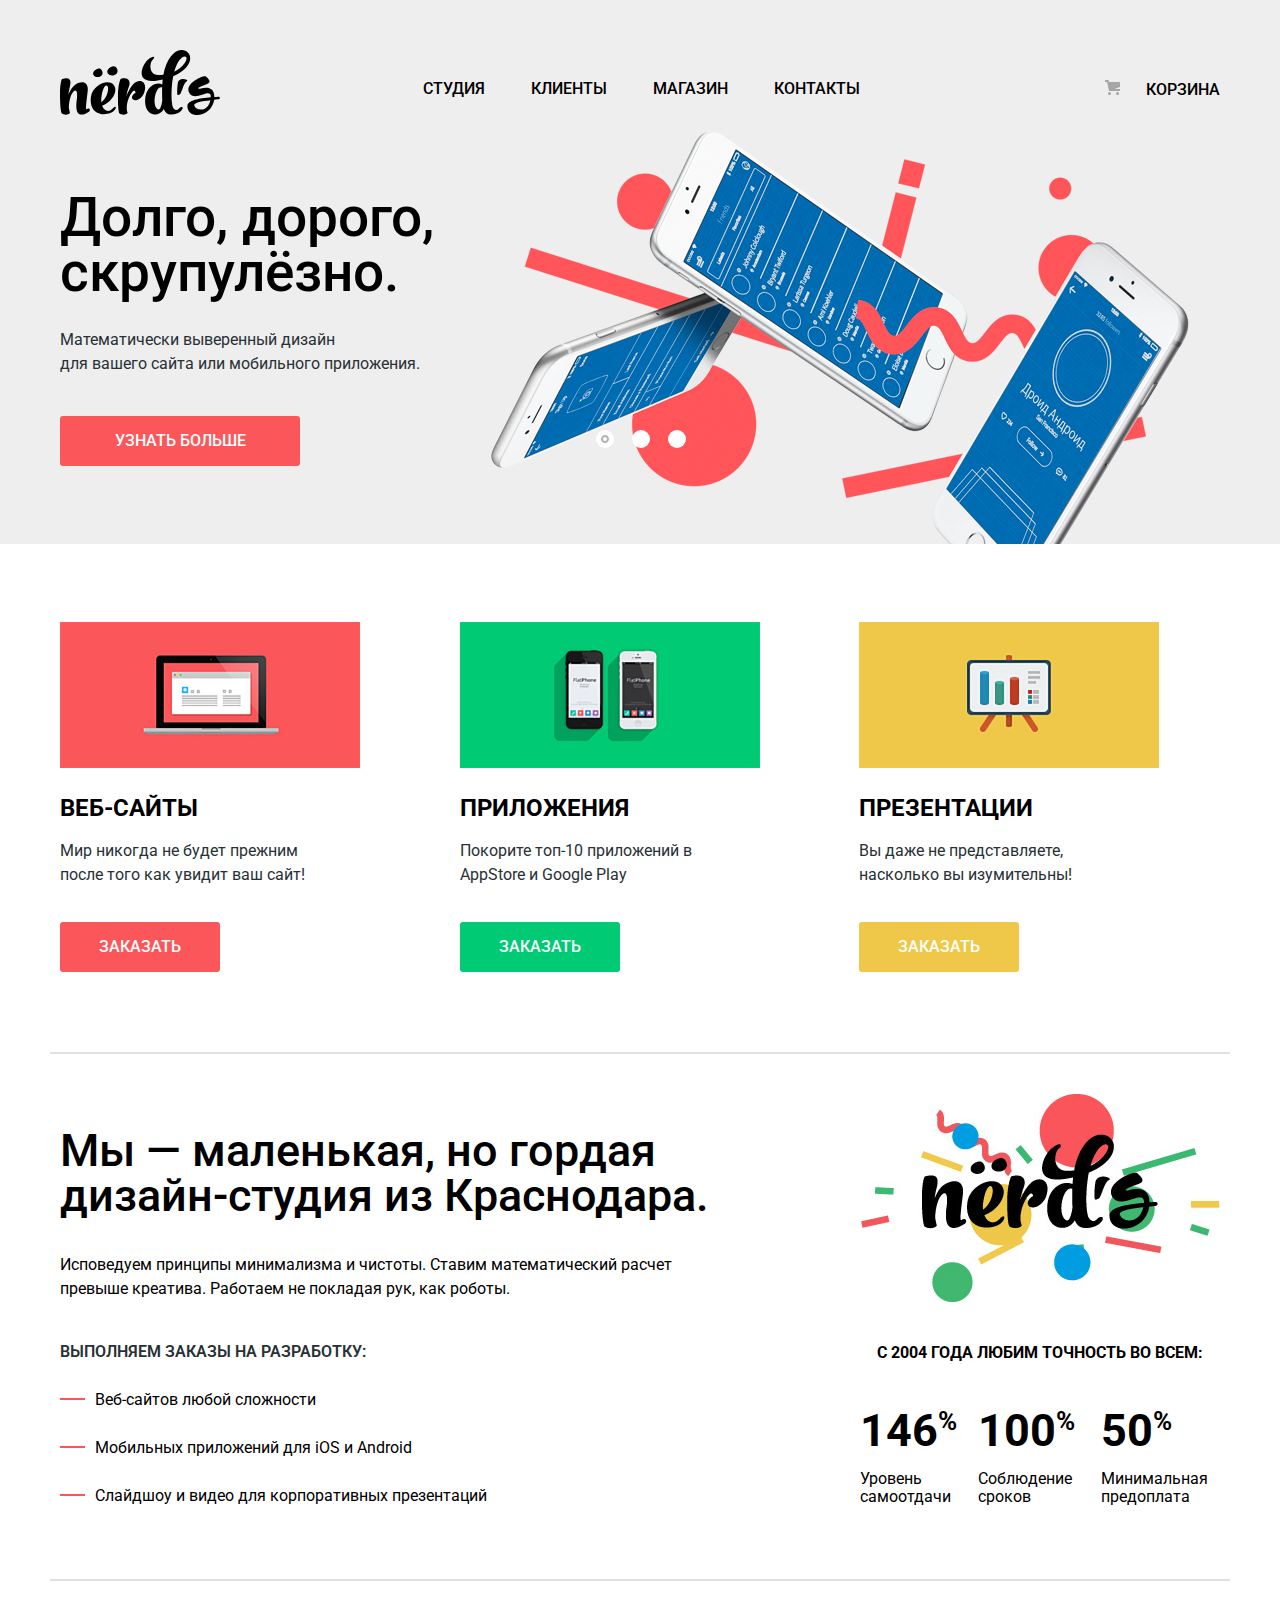
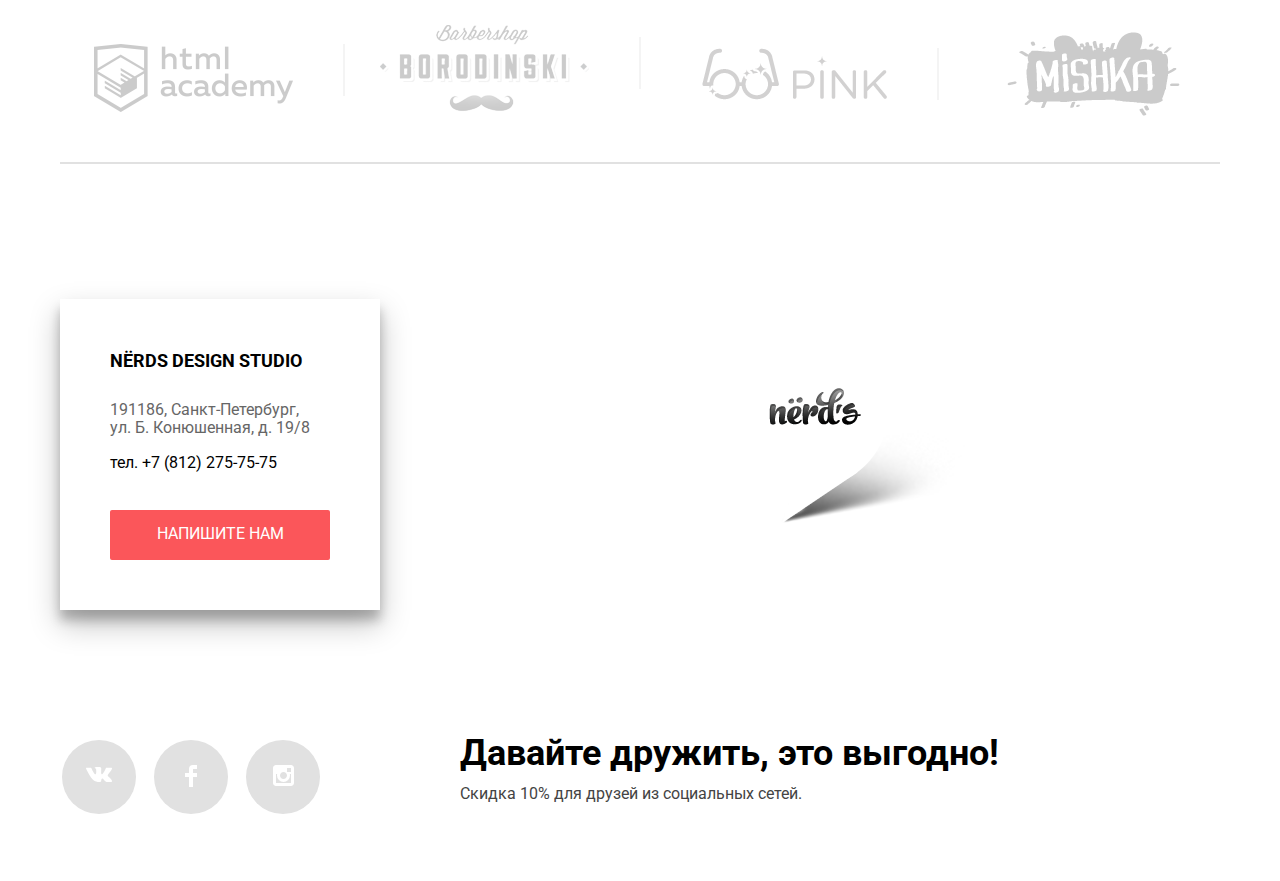
==== commit b91b3504: "правки по замечаниям" ====
--- a/index.html
+++ b/index.html
@@ -6,7 +6,7 @@
     <title>Дизайн студия: «Нёрдс»</title>
     <link href="https://fonts.googleapis.com/css?family=Roboto:400,500,700&display=swap&subset=cyrillic" rel="stylesheet">
     <link href="css/normalize.css" rel="stylesheet">
-    <link href="css/style.css" rel="stylesheet">
+    <link href="css/minify-style.css" rel="stylesheet">
   </head>
   <body>
   <header class="main-header">
@@ -115,7 +115,6 @@
         <a class="catalog-pres-offer offer-bottom" href="#" aria-label="кнопка заказа">Заказать</a>
       </div>
     </section>
-    <hr class="line container">
     <section class="about-us container">
       <div class="about-us-text">
           <h2>Мы — маленькая, но гордая
@@ -143,7 +142,6 @@
       </div>
     </section>
 <!--   Блок с партнёрами-->
-    <hr class="line-partners-top container">
     <section class="partners container">
       <ul>
         <li class="first"><a href="https://htmlacademy.ru/intensive/htmlcss" aria-label="партнёр html academy"><img src="img/htmlacdemy-logo.png" alt="htmlacademy" width="199" height="68"></a></li>
@@ -152,7 +150,6 @@
         <li class="forth"><a href="#" aria-label="партёр mishka"><img src="img/mishka-logo.png" alt="mishka" width="173" height="84"></a></li>
       </ul>
     </section>
-    <hr class="line-partners-bottom container">
 <!--    Карта-->
     <section class="map">
       <iframe src="https://www.google.com/maps/embed?pb=!1m18!1m12!1m3!1d1998.6037872533168!2d30.320858716783576!3d59.93871648187632!2m3!1f0!2f0!3f0!3m2!1i1024!2i768!4f13.1!3m3!1m2!1s0x4696310fca145cc1%3A0x42b32648d8238007!2z0JHQvtC70YzRiNCw0Y8g0JrQvtC90Y7RiNC10L3QvdCw0Y8g0YPQuy4sIDE5LzgsINCh0LDQvdC60YIt0J_QtdGC0LXRgNCx0YPRgNCzLCAxOTExODY!5e0!3m2!1sru!2sru!4v1571429427677!5m2!1sru!2sru" height="416" style="border:0;" allowfullscreen=""></iframe>
--- a/css/minify-style.css
+++ b/css/minify-style.css
@@ -0,0 +1 @@
+body{margin:0;padding:0;font-family:"Roboto",Arial,sans-serif;font-size:16px;line-height:1.5;font-weight:400;color:#000;background-color:#fff}a{text-decoration:none;color:#000}.visually-hidden{display:none}.main-header{background-color:#eee}.main-header-catalog{background-color:#eee}.container{width:1160px;margin:0 auto;padding:0 10px}.main-navigation{display:flex;justify-content:space-between;text-transform:uppercase;line-height:1.88;padding-top:45px;font-weight:500}.main-header-logo{width:160px;height:65px;margin:auto 0}.site-navigation{display:flex;justify-content:space-between;padding:0;padding-right:43px}.site-navigation li{margin:13px 23px 0}.cart-img{margin-right:26px}.site-navigation li,.filters ul,.footer-social,.about-us-text-adv ul,.about-us-stats ul,.partners ul,.examples-header ul,.slider-buttons ul,.pagination,.examples{list-style:none}.cart{display:flex;margin-top:30px}.main-navigation a:hover{color:#fb565a}.main-navigation a:active{color:rgba(0,0,0,0.3)}.active-page{padding-bottom:12px;border-bottom:2px solid #fb565a}.main-header-logo:active{opacity:.3}.main-header-logo:hover{opacity:.3}.sliders{position:relative;margin-top:11px}.header-slider{background-color:#eee;display:flex}.slider{margin-left:6px}.slider img{display:block}.slider-buttons{position:absolute;left:506px;top:283px}.slider-text h2{font-size:55px;font-weight:500;line-height:1;width:425px;margin-top:59px;margin-bottom:28px}.slider-text p{font-size:16px;font-weight:400;line-height:1.5;color:#283136;width:410px}.slider-text a{width:240px;color:#fff;text-transform:uppercase;font-size:16px;font-weight:500;line-height:1.13;margin-top:40px;margin-bottom:50px}.slider-buttons ul{width:90px;display:flex;justify-content:space-between}.active-slider{opacity:.3}.slider-button{width:18px;height:18px;background:#fff;-moz-border-radius:50px;-webkit-border-radius:50px;border-radius:50px}.center{padding-top:150px;margin:0}.catalog{display:flex;justify-content:space-between;padding:78px 0 80px}.catalog-sites,.catalog-apps,.catalog-pres{width:300px}.catalog-pres{margin-right:61px}.catalog p{width:250px}.main-catalog{display:flex;justify-content:space-between;padding-top:40px;margin-bottom:43px}.catalog-h1{font-size:55px;font-weight:500;line-height:1;letter-spacing:normal;color:#000;background-color:#eee;padding:74px 0 105px;text-align:center;margin:0}.catalog h3{font-size:24px;line-height:1.25;font-weight:700;text-transform:uppercase;margin-top:18px;margin-bottom:3px}.catalog p{font-size:16px;color:#283136}.catalog a{line-height:1.13;color:#fff;font-weight:500;text-transform:uppercase}.offer-bottom{display:block;border-radius:3px;text-align:center;width:160px;padding-top:16px;padding-bottom:16px;margin-top:35px}.catalog-sites-offer{background-color:#fb565a}.catalog-sites-offer:hover{background-color:#e74246}.catalog-sites-offer:active{background-color:#d7373b;color:rgba(255,255,255,0.3);box-shadow:inset 0 3px 0 0 rgba(0,1,1,0.1)}.catalog-apps-offer{background-color:#00ca74}.catalog-apps-offer:hover{background-color:#00bc6c}.catalog-apps-offer:active{background-color:#00aa62;color:rgba(255,255,255,0.3);box-shadow:inset 0 3px 0 0 rgba(0,1,1,0.1)}.catalog-pres-offer{background-color:#efc84a}.catalog-pres-offer:hover{background-color:#eab534}.catalog-pres-offer:active{background-color:#e5a722;color:rgba(255,255,255,0.3);box-shadow:inset 0 3px 0 0 rgba(0,1,1,0.1)}.about-us{display:flex;justify-content:space-between;border-bottom:2px solid #e1e1e1;border-top:2px solid #e1e1e1;padding-top:40px;padding-bottom:55px}.about-us-text{margin-right:140px}.about-us-text h2{width:660px;font-size:45px;font-weight:500;font-stretch:normal;line-height:1;margin:0;margin-top:34px}.about-us-text p{font-size:16px;font-weight:400;line-height:1.5;width:616px;display:inline-block;margin-bottom:0;margin-top:35px;vertical-align:middle}.about-us-text h3{text-transform:uppercase;font-size:16px;font-weight:600;line-height:24px;letter-spacing:normal;text-align:left;color:#283136}.about-us-stats{margin-top:32px}.about-us-stats h3{text-transform:uppercase;font-size:16px;font-weight:700;line-height:1.5;text-align:center}.about-us-stats ul{display:flex;padding:0;position:relative}.about-us-stats li{line-height:18px}.percent{position:absolute;top:38px;font-size:26px}.percent100{padding-left:14px}.percent50{padding-left:19px}.about-us-stats h4{font-size:45px;font-weight:700;line-height:.22;margin:45px 26px 34px 0}.about-us-stats p{font-size:16px;font-weight:400;line-height:1.13;color:#283136}.about-us-text-adv h3{margin-top:39px}.about-us-text-adv ul{padding:0}.about-us-text-adv li{margin-top:24px;display:flex}.about-us-text-adv li::before{content:"";display:block;margin-top:10px;margin-right:10px;width:25px;height:2px;background-color:#fb565a}.partners{padding:24px 0 23px;border-bottom:2px solid #e1e1e1;margin-bottom:80px}.partners ul{display:flex;justify-content:space-between;align-items:center}.partners li{display:flex;opacity:.2}.first{margin:19px 0 0 -6px}.second{margin:3px 0 0 -14px}.third{margin:14px 49px 0 11px}.forth{margin:11px 40px 0 -30px}.first::after{content:"";display:block;width:2px;height:52px;background-color:#000;opacity:.2;margin-left:50px}.second::after{content:"";display:block;width:2px;height:52px;background-color:#000;opacity:.2;margin-left:50px;margin-top:12px}.third::after{content:"";display:block;width:2px;height:52px;background-color:#000;opacity:.2;margin-left:50px;margin-bottom:10px}.partners li:hover{opacity:1}.partners li:active{opacity:.1}.inventory{position:relative}.map{width:100%;position:relative;margin-top:43px}.map iframe{width:100%}.address{position:absolute;background-color:#fff;bottom:57px;width:320px;box-shadow:0 14px 28px rgba(0,0,0,0.25),0 10px 10px rgba(0,0,0,0.22)}.address-container{width:220px;margin:0 auto;padding-top:47px}.phone-number{display:inline-block;margin-top:17px;vertical-align:middle}.address h2{font-size:18px;font-weight:700;line-height:1.67;text-align:left;margin:0 0 25px;text-transform:uppercase}.address p{font-size:16px;font-weight:400;line-height:1.13;color:#666;text-align:left}.form-link{height:38px;background-color:#fb565a;display:block;border-radius:2px;text-align:center;padding-top:12px;margin:38px auto 50px;color:#fff;text-transform:uppercase}.form-link:hover{background-color:#e74246}.form-link:active{box-shadow:inset 0 3px 0 0 rgba(0,1,1,0.1);background-color:#d7373b;color:rgba(255,255,255,0.3)}.map-marker{display:block;position:absolute;bottom:144px;left:58%}.fieldset{border:none;margin:15px 0 25px;padding:0}.fieldset-features{border:none;margin:33px 0 25px;padding:0}.label{display:flex;margin-top:10px;margin-bottom:10px}.label-text{margin-left:12px;padding-top:4px}.input + .label .img-on{display:none}.input + .label .img-off{display:block}.input:checked + .label .img-on{display:block}.input:checked + .label .img-off{display:none}.label-img img{opacity:.4}.filters{margin-right:140px}.filters legend{font-size:18px;font-weight:700;line-height:1.67;text-transform:uppercase}.filters label{line-height:1.25;color:#283136}.price{margin-bottom:36px;position:relative}.price fieldset{margin-bottom:50px}.price-point{height:81px;background-color:#eee;border-radius:5px}.min-price{margin-right:25px}.min-price input,.max-price input{border:none;color:#000}.price-strip{width:219px;height:2px;background-color:#d7dcde;position:absolute;top:117px;left:20px}.left-price{position:absolute;top:108px;left:18px}.right-price{position:absolute;top:108px;left:160px}.price-strip-fill{width:152px;height:2px;background-color:#00bc6c;position:absolute;top:117px;left:20px}.min-max-price{display:flex;width:260px;margin-top:9px;justify-content:space-around}.grid{border:none;margin:54px 0 25px;padding:0}.min-max-price input{width:68px;height:38px;background-color:#eee;border-radius:5px;padding-left:10px;margin-left:10px}.min-price,.max-price{width:130px;text-transform:uppercase}.filter-selection{padding:0;margin:0;line-height:1.25}.feature-1{margin-top:15px}.feature-2{margin-top:15px}.feature-3{margin-top:16px}.feature-4{margin-top:15px}.feature-5{margin-top:16px}.filter-selection img:hover{opacity:1}.filter-selection input:disabled ~ label img{opacity:.1}.filter-selection input:disabled ~ label span{color:rgba(40,49,54,0.3)}.button-filters{margin-top:16px;text-transform:uppercase;background-color:#eee;font-weight:500;line-height:1.13;width:260px;height:50px;border:none;outline:none}.button-filters:hover{background-color:#dfdfdf}.button-filters:active{background-color:#d5d5d5;box-shadow:inset 0 3px 0 0 rgba(0,1,1,0.1);color:rgba(0,0,0,0.3);outline:none}.grid-li1{margin-top:12px}.grid-li2{margin-bottom:15px;margin-top:15px}.examples-header{margin-bottom:10px;text-transform:uppercase;display:flex;justify-content:space-between;margin-bottom:auto;min-height:92px}.examples{display:flex;flex-wrap:wrap;justify-content:space-between;width:760px;padding:0;margin:0}.examples-header span{font-size:18px;font-weight:700;line-height:1;margin-top:17px;display:inline-block;vertical-align:middle}.examples-header ul{display:flex;flex-wrap:wrap;margin-top:18px;margin-left:auto;padding:0;padding-left:20px;padding-right:22px;max-width:540px}.examples-header li{font-size:14px;font-weight:400;line-height:1.29;color:#000;opacity:.3;margin-right:26px}.examples-header-icons{margin-top:16px}.examples-header-icons img{opacity:.3}.icon-down{margin-right:15px}.examples-header li:hover,.examples-header-icons img:hover{opacity:.6}.examples-header li:active,.examples-header-icons img:active{opacity:1}.mini-header{opacity:.12;height:40px;border:none}.card:hover .mini-header{opacity:1}.examples-offer-bottom{display:block;border-radius:2px;text-align:center;width:200px;padding-top:13px;padding-bottom:13px;background-color:#fb565a;color:#fff;margin:30px auto 42px}.examples-popup{width:360px;background-color:#eee;padding-top:35px;position:absolute;bottom:0}.examples-popup p{display:inline-block;text-align:center;margin:0 65px;max-width:230px;vertical-align:middle}.examples-popup .examples-h3{display:block;text-transform:uppercase;text-align:center;line-height:1.67;font-weight:700;width:82px;margin:0 auto 25px}.examples-popup p{text-align:center;color:#666;font-size:16px;font-weight:400;font-style:normal;font-stretch:normal;line-height:1.13}.examples-popup .examples-h3:hover{color:#fb565a}.examples-popup .examples-h3:active{color:rgba(0,0,0,0.3)}.examples-offer-bottom:hover{background-color:#e74246}.examples-offer-bottom:active{box-shadow:inset 0 3px 0 0 rgba(0,1,1,0.1);background-color:#d7373b}.card:hover .examples-popup{display:block}.card{width:360px;position:relative;margin-bottom:30px}.mishka,.barbershop,.aika,.kvast{margin-top:-4px}.pagination{display:flex;justify-content:space-between;width:440px;padding:0;margin-top:24px}.page1,.page{width:50px;height:34px;background-color:#eee;font-size:16px;font-weight:500;line-height:1.13;text-align:center;padding-top:16px;border-radius:2px}.active-page1{height:30px;width:45px;padding-top:14px;border:solid 3px #dbdbdb;background-color:#fff;border-radius:2px}.next-page{width:260px;height:34px;background-color:#eee;font-size:16px;font-weight:500;line-height:1.13;text-align:center;padding-top:16px;border-radius:2px;text-transform:uppercase}.page:hover,.next-page:hover{background-color:#dfdfdf}.page:active,.next-page:active{box-shadow:inset 0 3px 0 0 rgba(0,1,1,0.1);background-color:#d5d5d5;color:rgba(0,0,0,0.3)}.form-offer{background-color:#fff;width:960px;box-shadow:0 20px 40px 0 rgba(0,1,1,0.75);position:fixed;bottom:150px;left:50%;transform:translateX(-50%)}.form-container{padding:26px 100px 55px}.form-header{display:flex;justify-content:space-between;align-items:center}.name-email{display:flex;margin-bottom:36px}.name-email label{display:inline-block;margin-bottom:12px;vertical-align:middle}.name-email input{display:inline-block;margin-bottom:12px;vertical-align:middle}.user-email{margin-left:40px}.form-text label{display:block}.form-text textarea{width:740px;height:118px;border:solid 2px #d7dcde;padding-left:16px;padding-top:14px;resize:none;outline:none}.form-text label{display:inline-block;margin-bottom:12px;vertical-align:middle}.form-offer h2{font-size:45px;font-weight:500;line-height:1}.form-offer label{font-weight:700;line-height:1.13}.form-offer button{background-color:#fb565a;font-weight:500;line-height:1.13;width:260px;height:50px;color:#fff;text-transform:uppercase;margin-top:40px;border:none;outline:none}.form-offer button:hover{background-color:#e74246}.form-offer button:active{box-shadow:inset 0 3px 0 0 rgba(0,1,1,0.1);background-color:#d7373b;color:rgba(255,255,255,0.3);outline:none}.form-offer input{width:340px;height:50px;border:solid 2px #d7dcde;padding-left:16px;outline:none}.form-offer input:hover,.form-text textarea:hover{border:solid 2px #b4b9bb}.form-offer input:focus,.form-text textarea:focus{border:solid 2px #000;outline:none}.form-offer input:invalid{border:solid 2px #e74246;color:#e74246;outline:none}.form-text textarea:invalid{border:solid 2px #e74246;color:#e74246;outline:none}.cross{opacity:.3}.cross:hover{opacity:1}.cross:active{opacity:.1}.main-footer{background-color:#fff}.social-button{display:block;text-align:center;padding-top:25px}.main-footer li:hover{background-color:#e74246}.main-footer li:active{background-color:#d7373b;box-shadow:inset 0 3px 0 0 rgba(0,1,1,0.1)}.social-area:active .social-button{opacity:.3}.footer-social{display:flex;flex-wrap:wrap;padding:0;margin:64px 128px 0 -7px;max-width:600px}.main-footer li{display:block;width:74px;height:74px;background-color:#e1e1e1;margin:9px;border-radius:50%}.footer-friendship{width:600px;font-size:36px;line-height:1;font-weight:700;margin-top:68px;margin-bottom:0}.footer-text{margin-left:3px}.footer-discont{margin-top:12px;line-height:1.38;color:#444;margin-bottom:76px}.main-footer .container{display:flex}.visually-hidden{display:none}@keyframes bounce{0%{bottom:3000px}70%{bottom:2000px}90%{bottom:1000px}100%{bottom:500px}}@keyframes shake{0%,100%{transform:translateX(-50%)}10%,30%,50%,70%,90%{transform:translateX(-52%)}20%,40%,60%,80%{transform:translateX(-48%)}}.form-error{animation-name:shake;animation-duration:.6s}.form-animation{animation-name:bounce;animation-duration:.6s}
